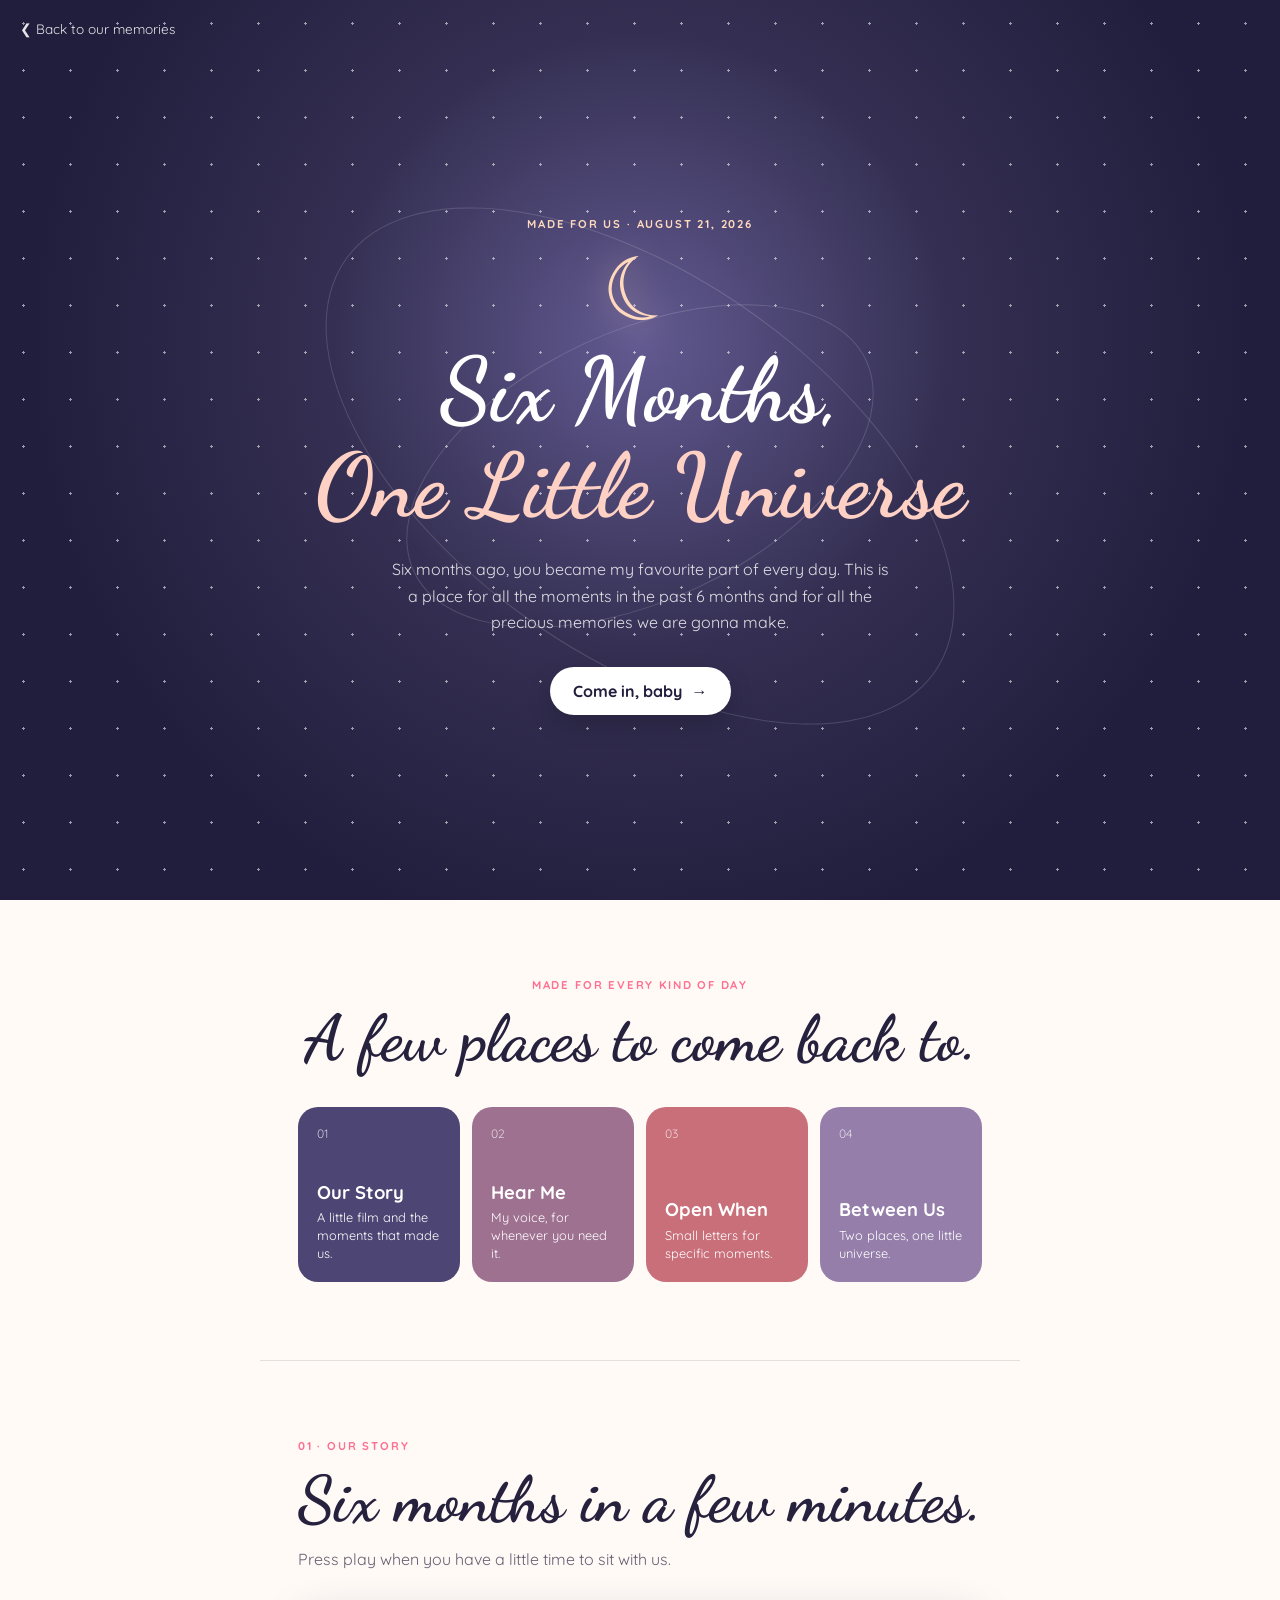
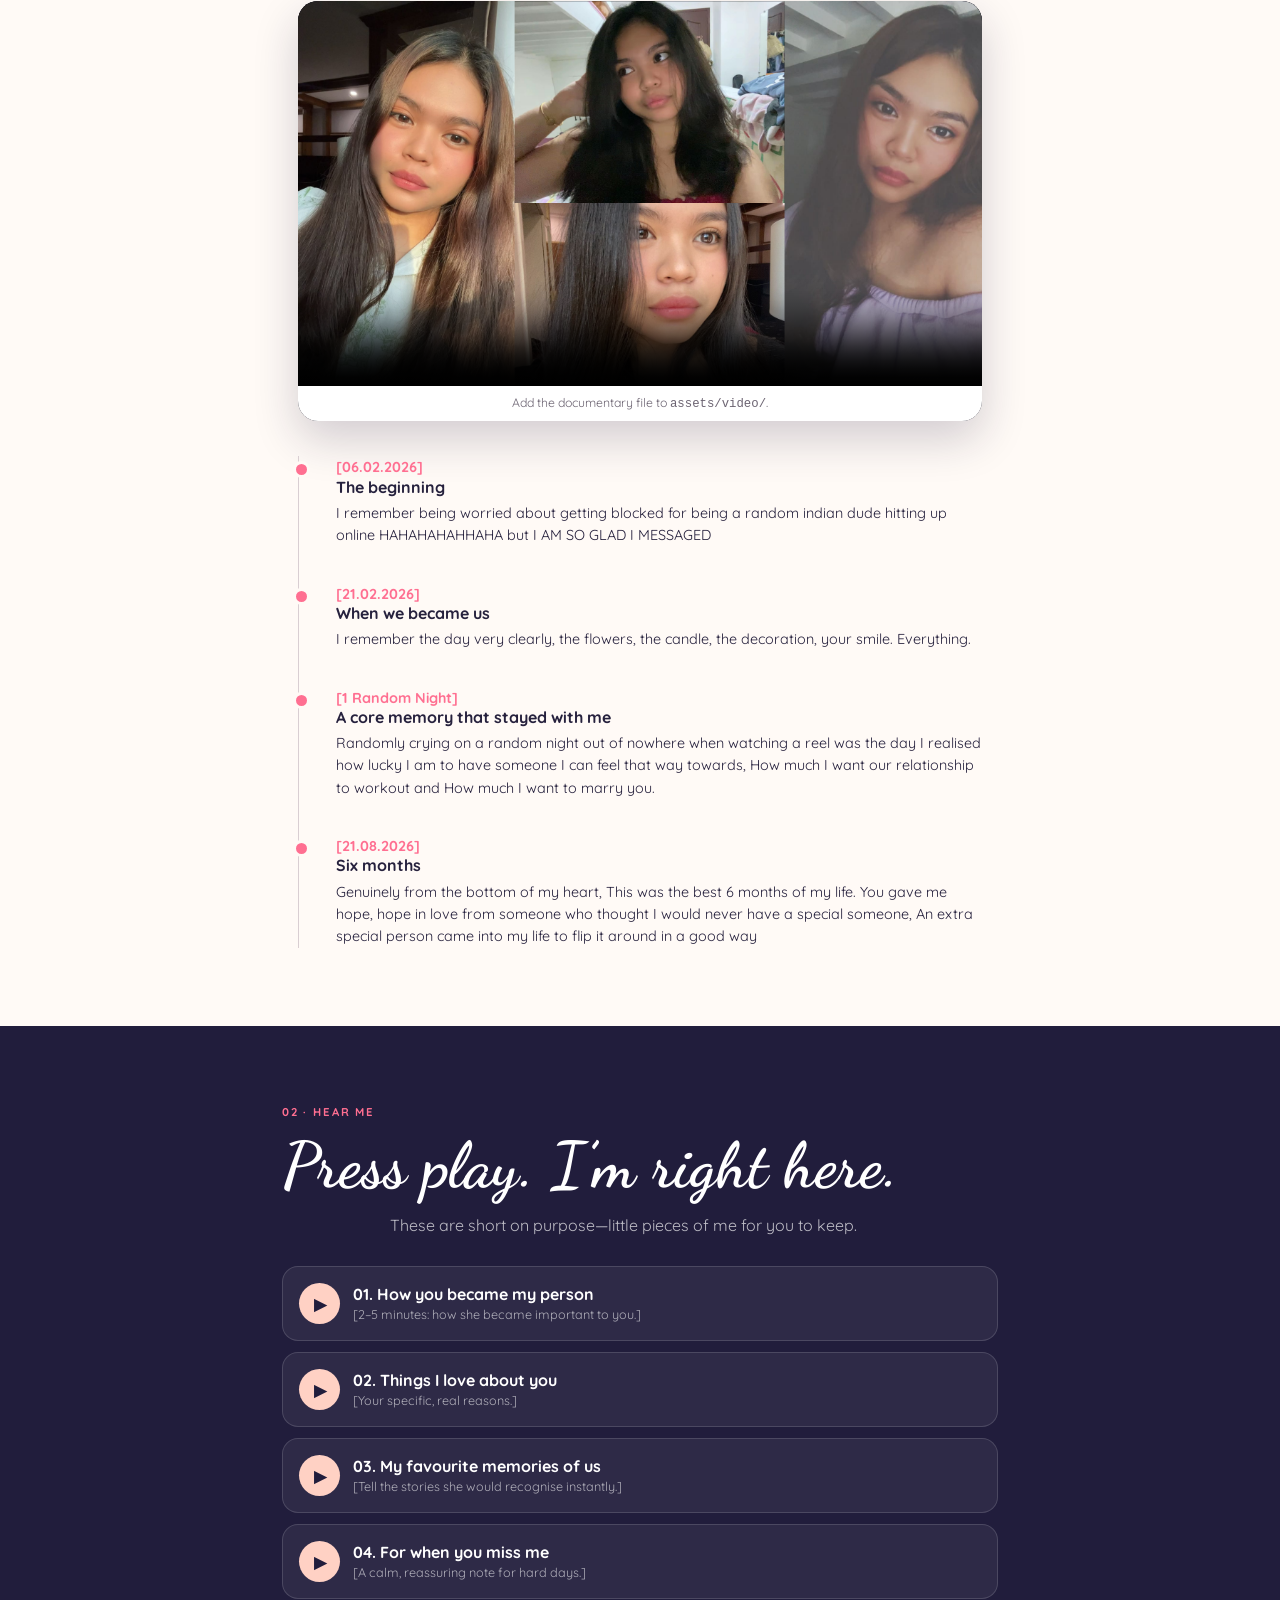
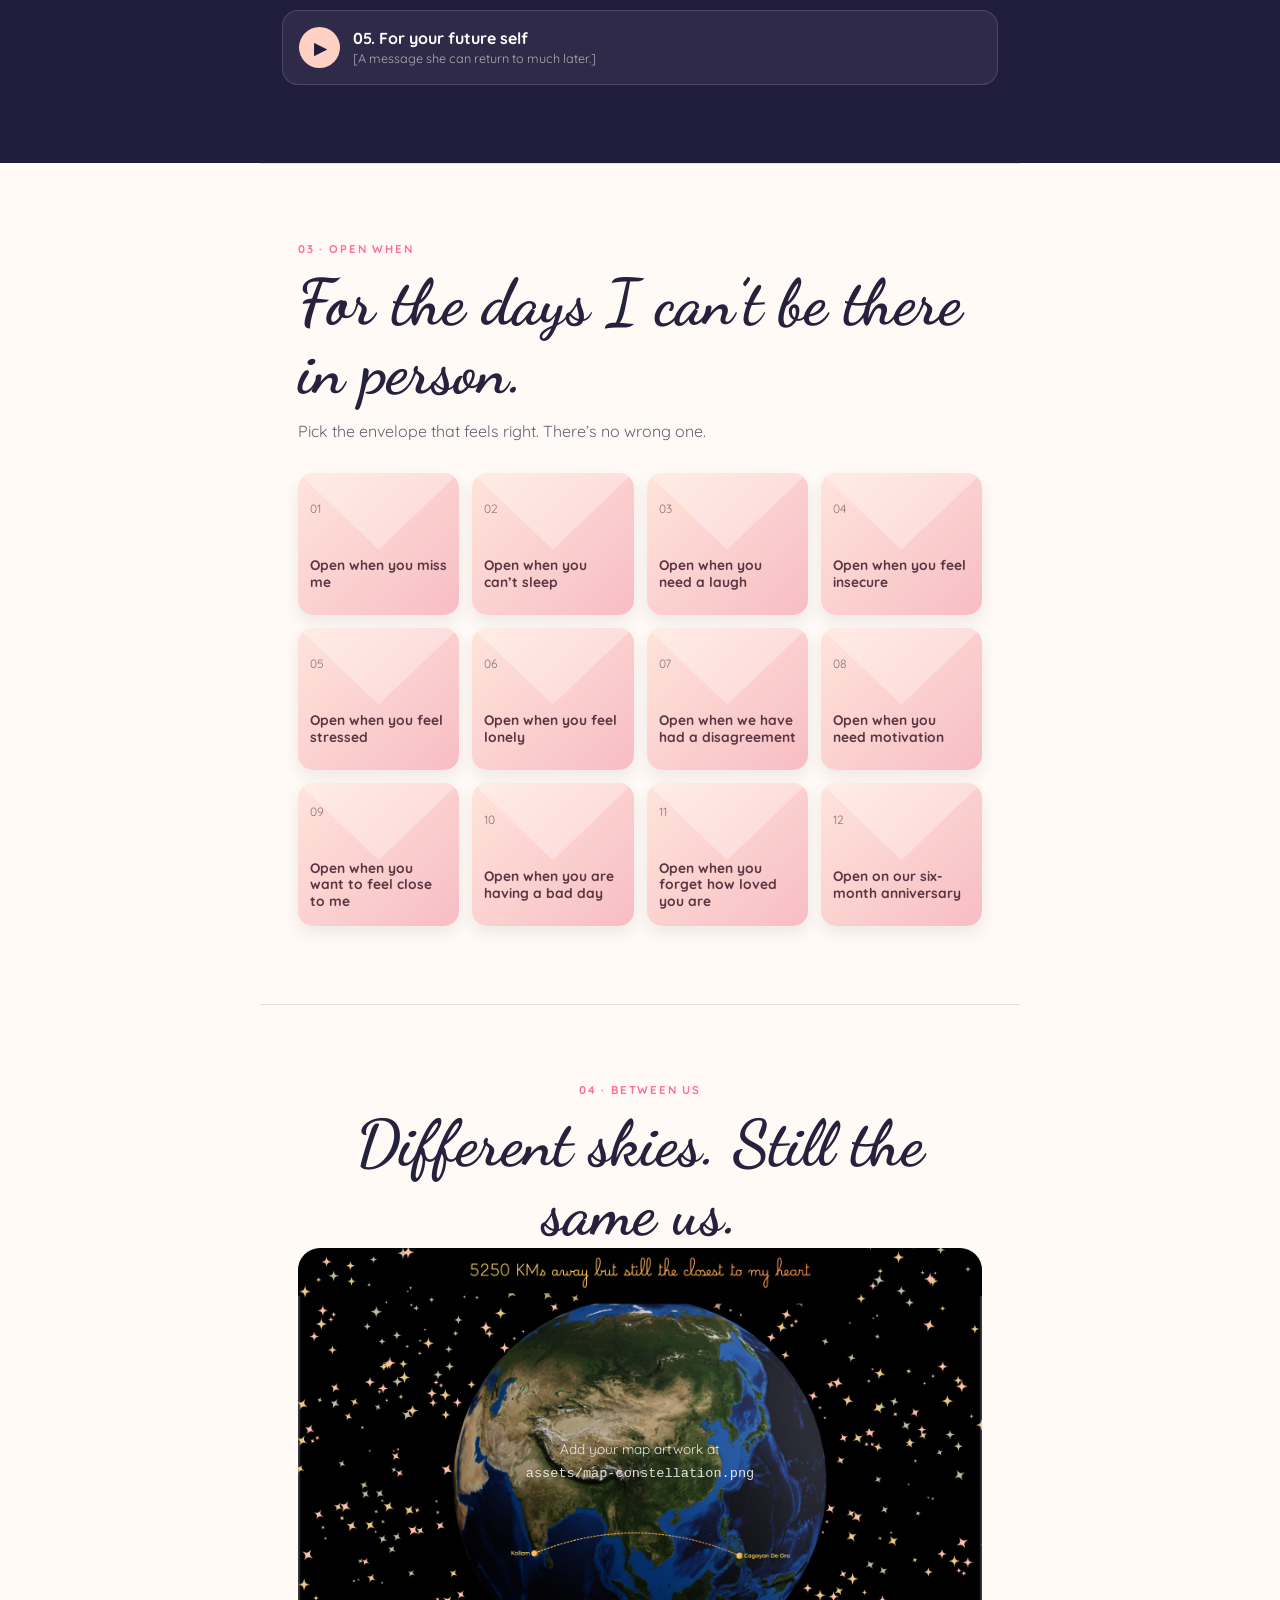
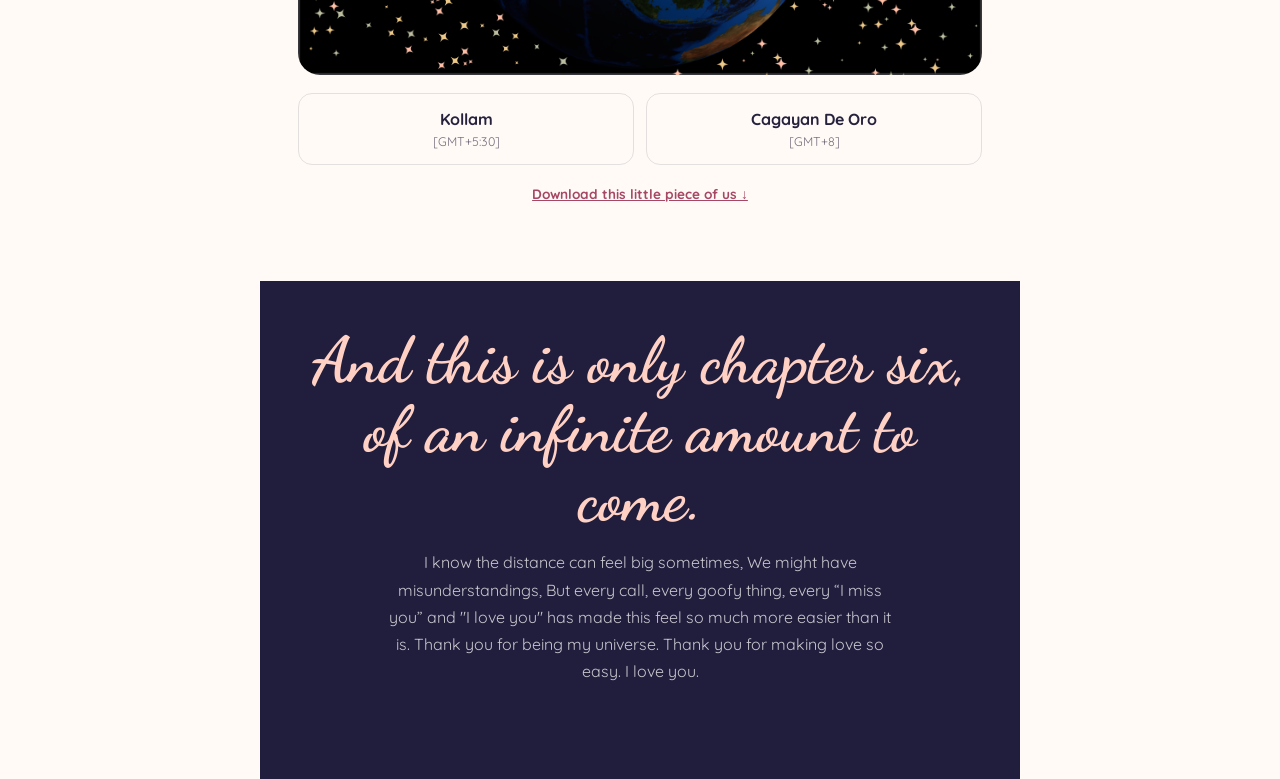
==== sixmonths2026/index.html @ 2460c41b "6th" ====
<!DOCTYPE html>
<html lang="en">
<head>
  <meta charset="UTF-8">
  <meta name="viewport" content="width=device-width, initial-scale=1.0, maximum-scale=1.0, user-scalable=no">
  <meta name="theme-color" content="#211d3c">
  <title>Six Months, One Little Universe</title>
  <link rel="preconnect" href="https://fonts.googleapis.com">
  <link rel="preconnect" href="https://fonts.gstatic.com" crossorigin>
  <link href="https://fonts.googleapis.com/css2?family=Dancing+Script:wght@600;700&family=Quicksand:wght@400;500;600;700&display=swap" rel="stylesheet">
  <link rel="stylesheet" href="sixmonths.css">
</head>
<body>
  <main class="site-shell">
    <a class="back-link" href="../hub.html">❮ Back to our memories</a>

    <section class="hero" id="home">
      <p class="eyebrow" id="anniversary-date"></p>
      <div class="orbit orbit-one"></div><div class="orbit orbit-two"></div>
      <p class="hero-moon" aria-hidden="true">☾</p>
      <h1>Six Months,<br><em>One Little Universe</em></h1>
      <p class="hero-copy" id="hero-copy"></p>
      <button class="primary-button" type="button" data-scroll-to="spaces">Come in, baby <span>→</span></button>
    </section>

    <section class="space-intro" id="spaces">
      <p class="eyebrow">Made for every kind of day</p>
      <h2>A few places to come back to.</h2>
      <div class="space-grid">
        <a class="space-card story-card" href="#our-story"><span>01</span><h3>Our Story</h3><p>A little film and the moments that made us.</p></a>
        <a class="space-card voice-card" href="#hear-me"><span>02</span><h3>Hear Me</h3><p>My voice, for whenever you need it.</p></a>
        <a class="space-card letters-card" href="#open-when"><span>03</span><h3>Open When</h3><p>Small letters for specific moments.</p></a>
        <a class="space-card map-card" href="#between-us"><span>04</span><h3>Between Us</h3><p>Two places, one little universe.</p></a>
      </div>
    </section>

    <section class="content-section" id="our-story">
      <p class="eyebrow">01 · Our story</p>
      <h2>Six months in a few minutes.</h2>
      <p class="section-copy">Press play when you have a little time to sit with us.</p>
      <div class="film-frame">
        <video id="documentary" controls playsinline poster="assets/video/six-months-poster.png">
          <source src="assets/video/six-months-two-time-zones.mp4" type="video/mp4">
          Your browser does not support video playback.
        </video>
        <p class="media-note">Add the documentary file to <code>assets/video/</code>.</p>
      </div>
      <div class="timeline" id="timeline" aria-label="Our relationship timeline"></div>
    </section>

    <section class="content-section night-section" id="hear-me">
      <p class="eyebrow">02 · Hear me</p>
      <h2>Press play. I’m right here.</h2>
      <p class="section-copy">These are short on purpose—little pieces of me for you to keep.</p>
      <div class="episodes" id="episodes"></div>
    </section>

    <section class="content-section" id="open-when">
      <p class="eyebrow">03 · Open when</p>
      <h2>For the days I can’t be there in person.</h2>
      <p class="section-copy">Pick the envelope that feels right. There’s no wrong one.</p>
      <div class="envelope-grid" id="envelopes"></div>
    </section>

    <section class="content-section map-section" id="between-us">
      <p class="eyebrow">04 · Between us</p>
      <h2>Different skies. Still the same us.</h2>
      <div class="map-art">
        <img id="map-image" src="assets/map-constellation.png" alt="A map and constellation artwork connecting two cities">
        <div class="map-placeholder" id="map-placeholder">Add your map artwork at<br><code>assets/map-constellation.png</code></div>
      </div>
      <div class="location-details" id="location-details"></div>
      <a class="download-link" id="map-download" href="assets/map-constellation.png" download>Download this little piece of us ↓</a>
    </section>

    <section class="final-note" id="final-note"></section>
  </main>

  <dialog class="letter-dialog" id="letter-dialog" aria-labelledby="letter-title">
    <button class="dialog-close" type="button" id="close-letter" aria-label="Close letter">×</button>
    <p class="eyebrow" id="letter-label"></p>
    <h2 id="letter-title"></h2>
    <div class="letter-body" id="letter-body"></div>
    <button class="voice-letter-button" id="letter-audio-button" type="button" hidden>Play my voice note ♫</button>
  </dialog>

  <script src="data.js"></script>
  <script src="sixmonths.js"></script>
</body>
</html>
---- sixmonths2026/sixmonths.css ----
:root { --ink:#26213d; --night:#211d3c; --lavender:#8376b6; --cream:#fffaf6; --pink:#ff6f91; --peach:#ffc5b8; --line:rgba(38,33,61,.12); }
* { box-sizing:border-box; }
html { scroll-behavior:smooth; }
body { margin:0; color:var(--ink); background:var(--cream); font-family:Quicksand, sans-serif; }
button, a { font:inherit; }
button { cursor:pointer; }
.site-shell { overflow:hidden; }
.back-link { position:absolute; top:20px; left:20px; z-index:4; color:#fff; font-size:.85rem; text-decoration:none; opacity:.88; }
.hero { min-height:100svh; position:relative; isolation:isolate; display:flex; flex-direction:column; justify-content:center; align-items:center; padding:92px 26px 60px; color:#fff; text-align:center; overflow:hidden; background:radial-gradient(circle at 50% 38%,#625a91 0,#353053 36%,#211d3c 72%); }
.hero::before { content:""; position:absolute; inset:0; z-index:-1; opacity:.55; background-image:radial-gradient(#fff 1px,transparent 1.4px); background-size:47px 47px; }
.hero-moon { margin:0 0 12px; color:#ffd9bd; font-size:5.5rem; line-height:1; transform:rotate(-18deg); text-shadow:0 0 35px rgba(255,217,189,.6); }
.orbit { position:absolute; border:1px solid rgba(255,255,255,.15); border-radius:50%; z-index:-1; }
.orbit-one { width:500px; height:270px; transform:rotate(-25deg); }.orbit-two { width:720px; height:380px; transform:rotate(35deg); }
.eyebrow { margin:0 0 12px; color:var(--pink); text-transform:uppercase; font-size:.71rem; font-weight:700; letter-spacing:.16em; }.hero .eyebrow { color:#ffd9bd; }
h1,h2,h3 { margin:0; line-height:1.08; } h1,h2 { font-family:"Dancing Script",cursive; } h1 { font-size:clamp(3.5rem,14vw,5.6rem); font-weight:700; } h1 em { color:#ffd1c4; font-style:normal; } h2 { font-size:clamp(2.8rem,10vw,4rem); } h3 { font-size:1.15rem; }
.hero-copy,.section-copy { max-width:500px; line-height:1.65; }.hero-copy { margin:20px auto 0; color:rgba(255,255,255,.84); }.section-copy { margin:12px 0 28px; color:#665f73; }
.primary-button { margin-top:32px; padding:14px 23px; border:0; border-radius:999px; color:var(--night); background:#fff; box-shadow:0 10px 25px rgba(0,0,0,.2); font-weight:700; }.primary-button span { margin-left:6px; }
.space-intro,.content-section,.final-note { width:min(100%,760px); margin:auto; padding:78px 22px; }.space-intro { text-align:center; }.space-intro h2 { margin-bottom:34px; }.space-grid { display:grid; grid-template-columns:repeat(2,1fr); gap:12px; text-align:left; }.space-card { min-height:175px; padding:19px; border-radius:20px; color:#fff; text-decoration:none; display:flex; flex-direction:column; transition:transform .2s ease; }.space-card:active { transform:scale(.98); }.space-card span { opacity:.7; font-size:.76rem; }.space-card h3 { margin-top:auto; }.space-card p { margin:7px 0 0; font-size:.8rem; line-height:1.4; }.story-card{background:#4d4674}.voice-card{background:#9e7190}.letters-card{background:#c96f7a}.map-card{background:#957eaa}
.content-section { border-top:1px solid var(--line); }.night-section { width:100%; max-width:none; color:#fff; background:var(--night); }.night-section > * { width:min(100%,716px); margin-left:auto; margin-right:auto; }.night-section .section-copy { color:rgba(255,255,255,.7); }.film-frame { overflow:hidden; background:#12101e; border-radius:20px; box-shadow:0 18px 45px rgba(31,25,58,.2); }.film-frame video { display:block; width:100%; max-height:62vh; background:#12101e; }.media-note { margin:0; padding:10px 14px; background:#fff; color:#6c6472; font-size:.77rem; text-align:center; }.media-note code,.map-placeholder code { font-family:monospace; }
.timeline { position:relative; margin-top:35px; padding-left:21px; border-left:1px solid #d9ced2; }.timeline-item { position:relative; padding:0 0 30px 16px; }.timeline-item::before { content:""; position:absolute; left:-27px; top:5px; width:11px; height:11px; border:3px solid var(--cream); border-radius:50%; background:var(--pink); }.timeline-item:last-child { padding-bottom:0; }.timeline-date { margin:0 0 4px; color:var(--pink); font-size:.78rem; font-weight:700; }.timeline-item h3 { font-size:1rem; }.timeline-item p { margin:6px 0 0; line-height:1.55; font-size:.9rem; }
.episodes { display:grid; gap:11px; }.episode { padding:16px; border:1px solid rgba(255,255,255,.14); border-radius:16px; background:rgba(255,255,255,.06); }.episode-header { display:flex; gap:13px; align-items:center; }.episode-play { flex:0 0 41px; width:41px; height:41px; border:0; border-radius:50%; color:var(--night); background:#ffd1c4; font-weight:700; }.episode h3 { font-size:1rem; }.episode p { margin:3px 0 0; color:rgba(255,255,255,.62); font-size:.79rem; }.episode audio { width:100%; height:30px; margin-top:10px; }
.envelope-grid { display:grid; grid-template-columns:repeat(2,1fr); gap:13px; }.envelope { min-height:142px; padding:17px 12px; position:relative; overflow:hidden; border:0; border-radius:15px; color:#5a3643; background:linear-gradient(135deg,#ffe4da,#f7bdc4); text-align:left; box-shadow:0 7px 15px rgba(82,45,61,.09); }.envelope::before { content:""; position:absolute; inset:0; clip-path:polygon(0 0,50% 54%,100% 0); background:rgba(255,255,255,.3); }.envelope > * { position:relative; }.envelope .number { font-size:.75rem; opacity:.65; }.envelope h3 { margin-top:40px; font-size:.92rem; line-height:1.2; }
.map-section { text-align:center; }.map-art { position:relative; min-height:260px; display:grid; place-items:center; overflow:hidden; border-radius:22px; background:radial-gradient(circle,#4c4774,#211d3c); }.map-art img { display:block; width:100%; min-height:260px; object-fit:cover; }.map-placeholder { position:absolute; color:rgba(255,255,255,.85); line-height:1.7; font-size:.85rem; }.map-art img:not([src]) + .map-placeholder { display:block; }.location-details { display:grid; grid-template-columns:1fr 1fr; gap:12px; margin:18px 0; }.location-card { padding:15px; border:1px solid var(--line); border-radius:14px; }.location-card strong,.location-card span { display:block; }.location-card span { margin-top:5px; color:#776f7f; font-size:.78rem; }.download-link { color:#a64865; font-size:.85rem; font-weight:700; }
.final-note { padding-top:45px; padding-bottom:95px; color:#fff; text-align:center; background:var(--night); }.final-note h2 { color:#ffd1c4; }.final-note p { max-width:510px; margin:16px auto 0; color:rgba(255,255,255,.75); line-height:1.7; }
.letter-dialog { width:min(91vw,570px); max-height:84svh; padding:38px 24px 26px; border:0; border-radius:24px; color:var(--ink); background:#fffdf9; box-shadow:0 22px 70px rgba(24,18,41,.45); }.letter-dialog::backdrop { background:rgba(20,16,38,.72); backdrop-filter:blur(4px); }.dialog-close { position:absolute; top:12px; right:15px; width:33px; height:33px; border:0; border-radius:50%; color:#fff; background:var(--night); font-size:1.3rem; }.letter-body { white-space:pre-line; line-height:1.75; font-size:.94rem; }.voice-letter-button { margin-top:22px; padding:11px 15px; border:0; border-radius:99px; color:#fff; background:var(--pink); font-weight:700; }
@media (min-width:620px) { .space-grid,.envelope-grid { grid-template-columns:repeat(4,1fr); }.envelope h3 { font-size:.86rem; }.content-section,.space-intro,.final-note { padding-left:38px; padding-right:38px; } }
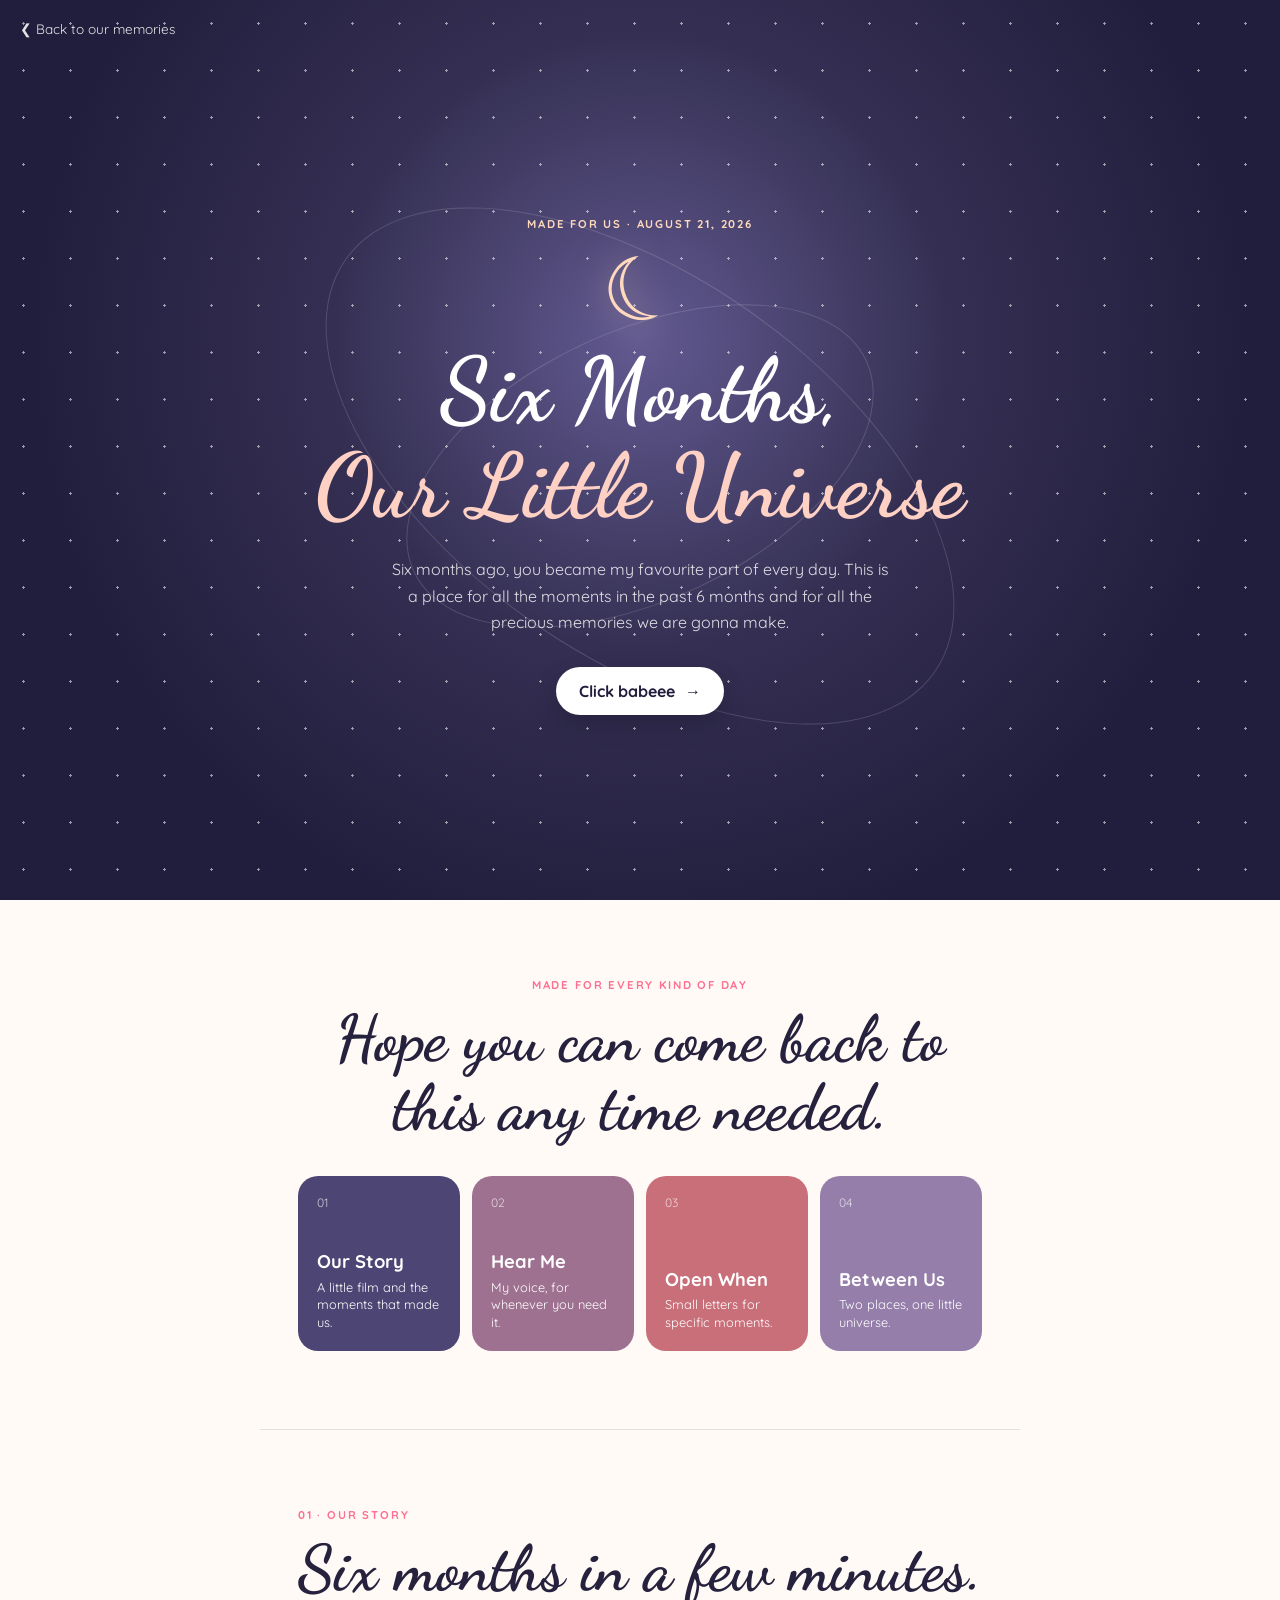
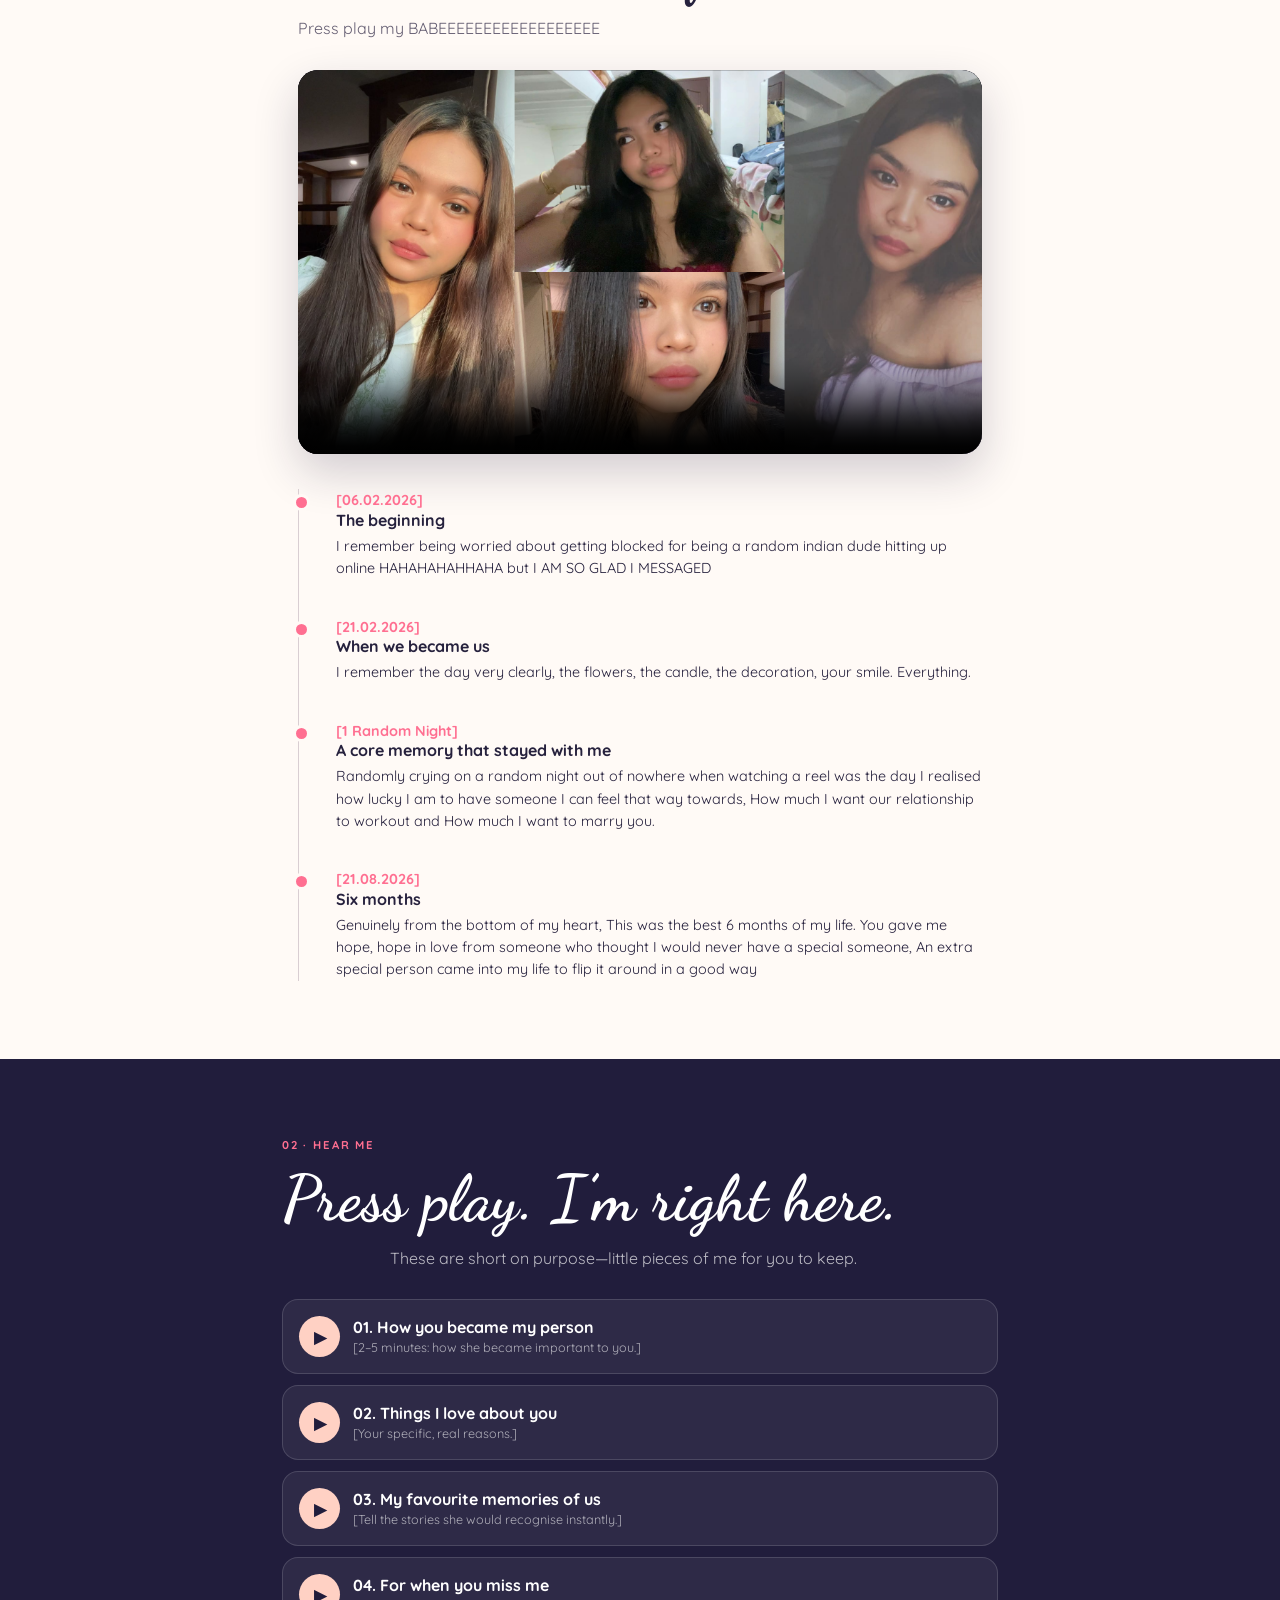
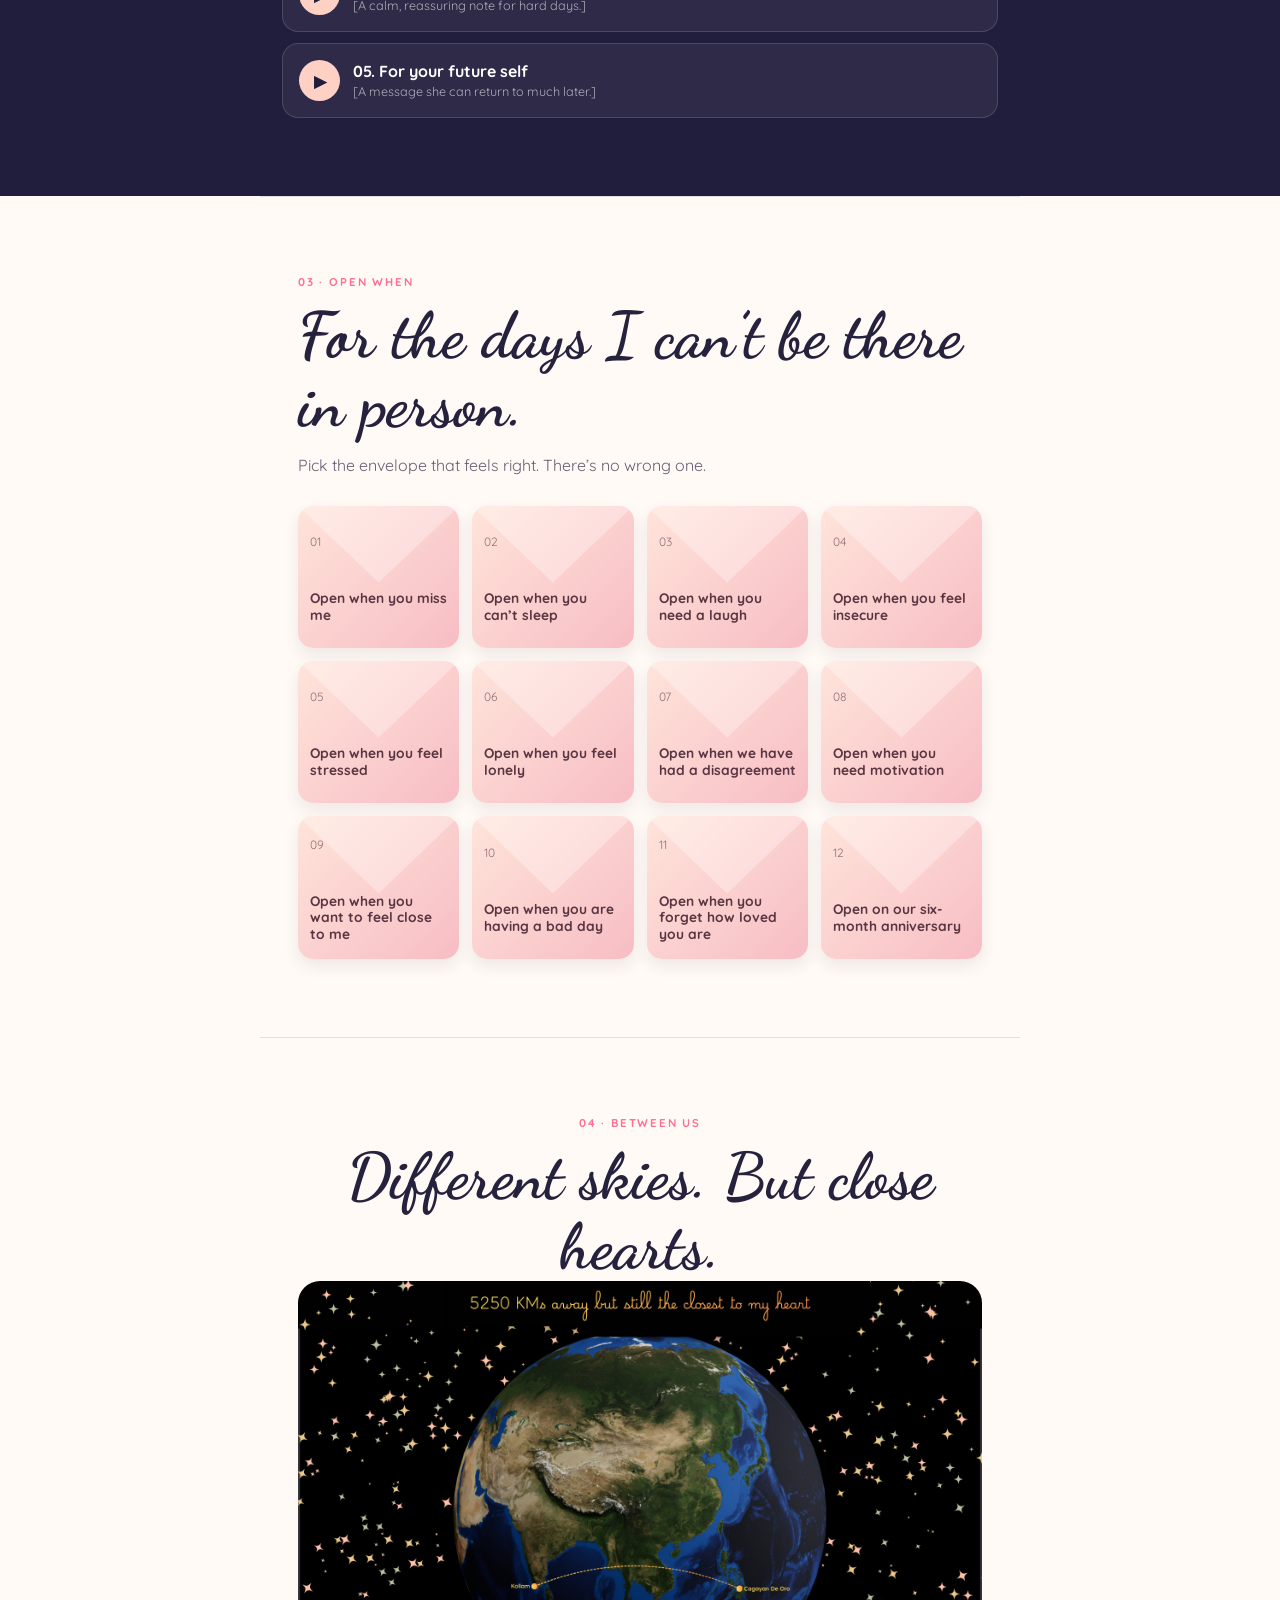
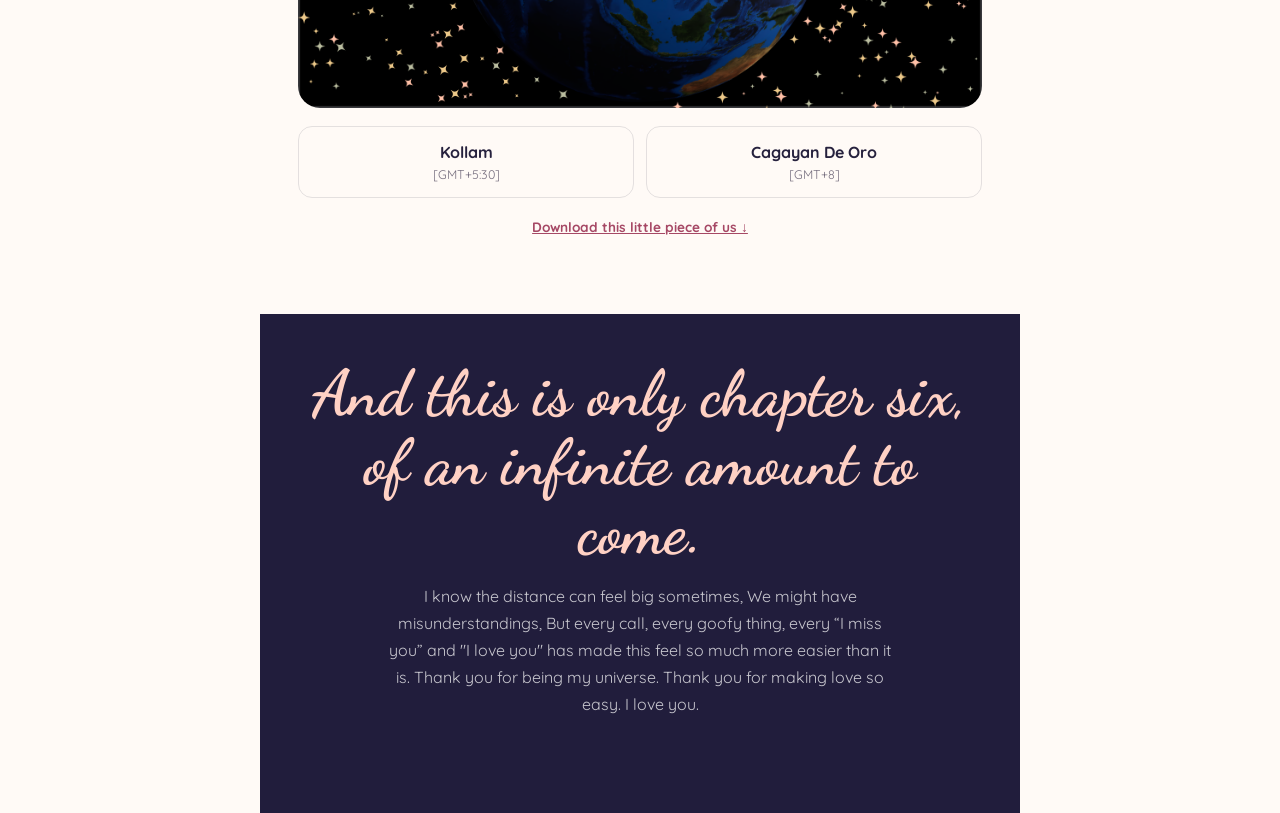
==== commit f82948d5: "Update index.html" ====
--- a/sixmonths2026/index.html
+++ b/sixmonths2026/index.html
@@ -4,7 +4,7 @@
   <meta charset="UTF-8">
   <meta name="viewport" content="width=device-width, initial-scale=1.0, maximum-scale=1.0, user-scalable=no">
   <meta name="theme-color" content="#211d3c">
-  <title>Six Months, One Little Universe</title>
+  <title>Six Months, Our Little Universe</title>
   <link rel="preconnect" href="https://fonts.googleapis.com">
   <link rel="preconnect" href="https://fonts.gstatic.com" crossorigin>
   <link href="https://fonts.googleapis.com/css2?family=Dancing+Script:wght@600;700&family=Quicksand:wght@400;500;600;700&display=swap" rel="stylesheet">
@@ -18,14 +18,14 @@
       <p class="eyebrow" id="anniversary-date"></p>
       <div class="orbit orbit-one"></div><div class="orbit orbit-two"></div>
       <p class="hero-moon" aria-hidden="true">☾</p>
-      <h1>Six Months,<br><em>One Little Universe</em></h1>
+      <h1>Six Months,<br><em>Our Little Universe</em></h1>
       <p class="hero-copy" id="hero-copy"></p>
-      <button class="primary-button" type="button" data-scroll-to="spaces">Come in, baby <span>→</span></button>
+      <button class="primary-button" type="button" data-scroll-to="spaces"> Click babeee <span>→</span></button>
     </section>
 
     <section class="space-intro" id="spaces">
       <p class="eyebrow">Made for every kind of day</p>
-      <h2>A few places to come back to.</h2>
+      <h2>Hope you can come back to this any time needed.</h2>
       <div class="space-grid">
         <a class="space-card story-card" href="#our-story"><span>01</span><h3>Our Story</h3><p>A little film and the moments that made us.</p></a>
         <a class="space-card voice-card" href="#hear-me"><span>02</span><h3>Hear Me</h3><p>My voice, for whenever you need it.</p></a>
@@ -37,13 +37,12 @@
     <section class="content-section" id="our-story">
       <p class="eyebrow">01 · Our story</p>
       <h2>Six months in a few minutes.</h2>
-      <p class="section-copy">Press play when you have a little time to sit with us.</p>
+      <p class="section-copy">Press play my BABEEEEEEEEEEEEEEEEEE</p>
       <div class="film-frame">
         <video id="documentary" controls playsinline poster="assets/video/six-months-poster.png">
           <source src="assets/video/six-months-two-time-zones.mp4" type="video/mp4">
           Your browser does not support video playback.
         </video>
-        <p class="media-note">Add the documentary file to <code>assets/video/</code>.</p>
       </div>
       <div class="timeline" id="timeline" aria-label="Our relationship timeline"></div>
     </section>
@@ -64,10 +63,9 @@
 
     <section class="content-section map-section" id="between-us">
       <p class="eyebrow">04 · Between us</p>
-      <h2>Different skies. Still the same us.</h2>
+      <h2>Different skies. But close hearts.</h2>
       <div class="map-art">
         <img id="map-image" src="assets/map-constellation.png" alt="A map and constellation artwork connecting two cities">
-        <div class="map-placeholder" id="map-placeholder">Add your map artwork at<br><code>assets/map-constellation.png</code></div>
       </div>
       <div class="location-details" id="location-details"></div>
       <a class="download-link" id="map-download" href="assets/map-constellation.png" download>Download this little piece of us ↓</a>
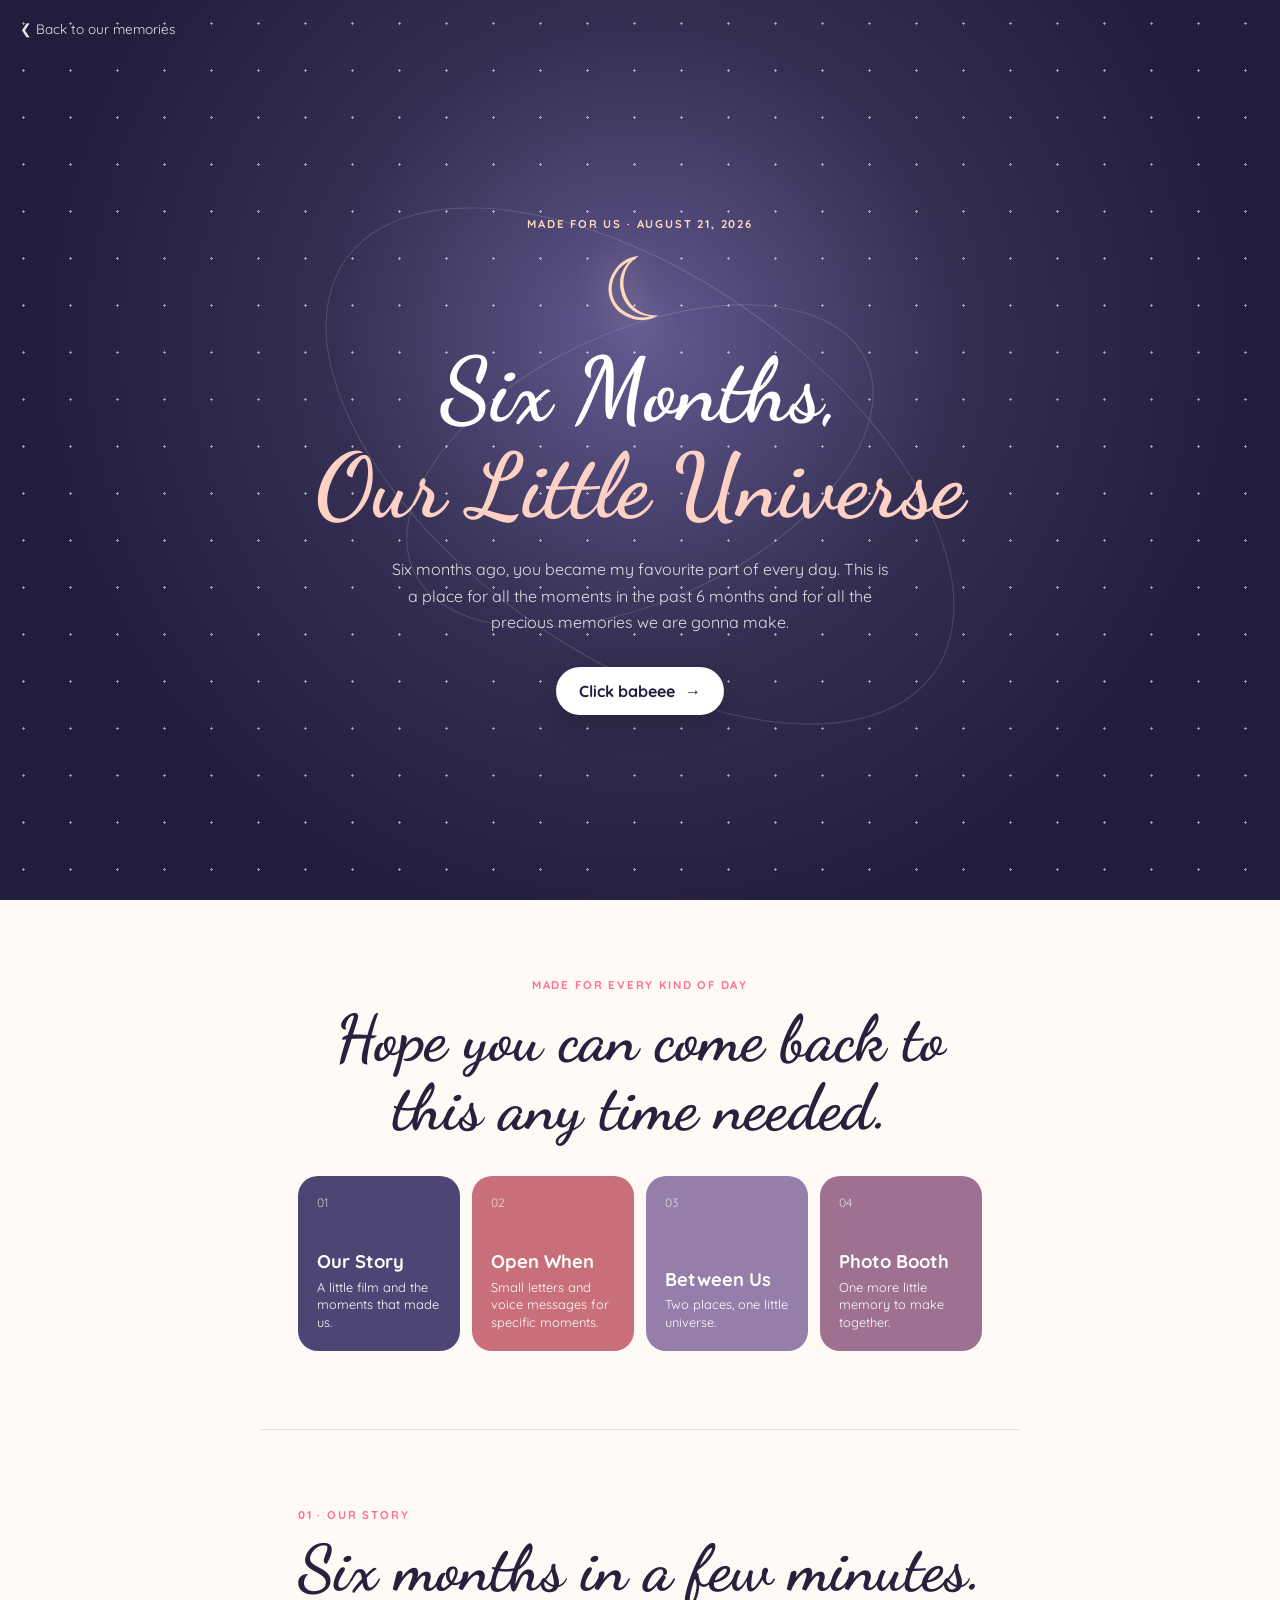
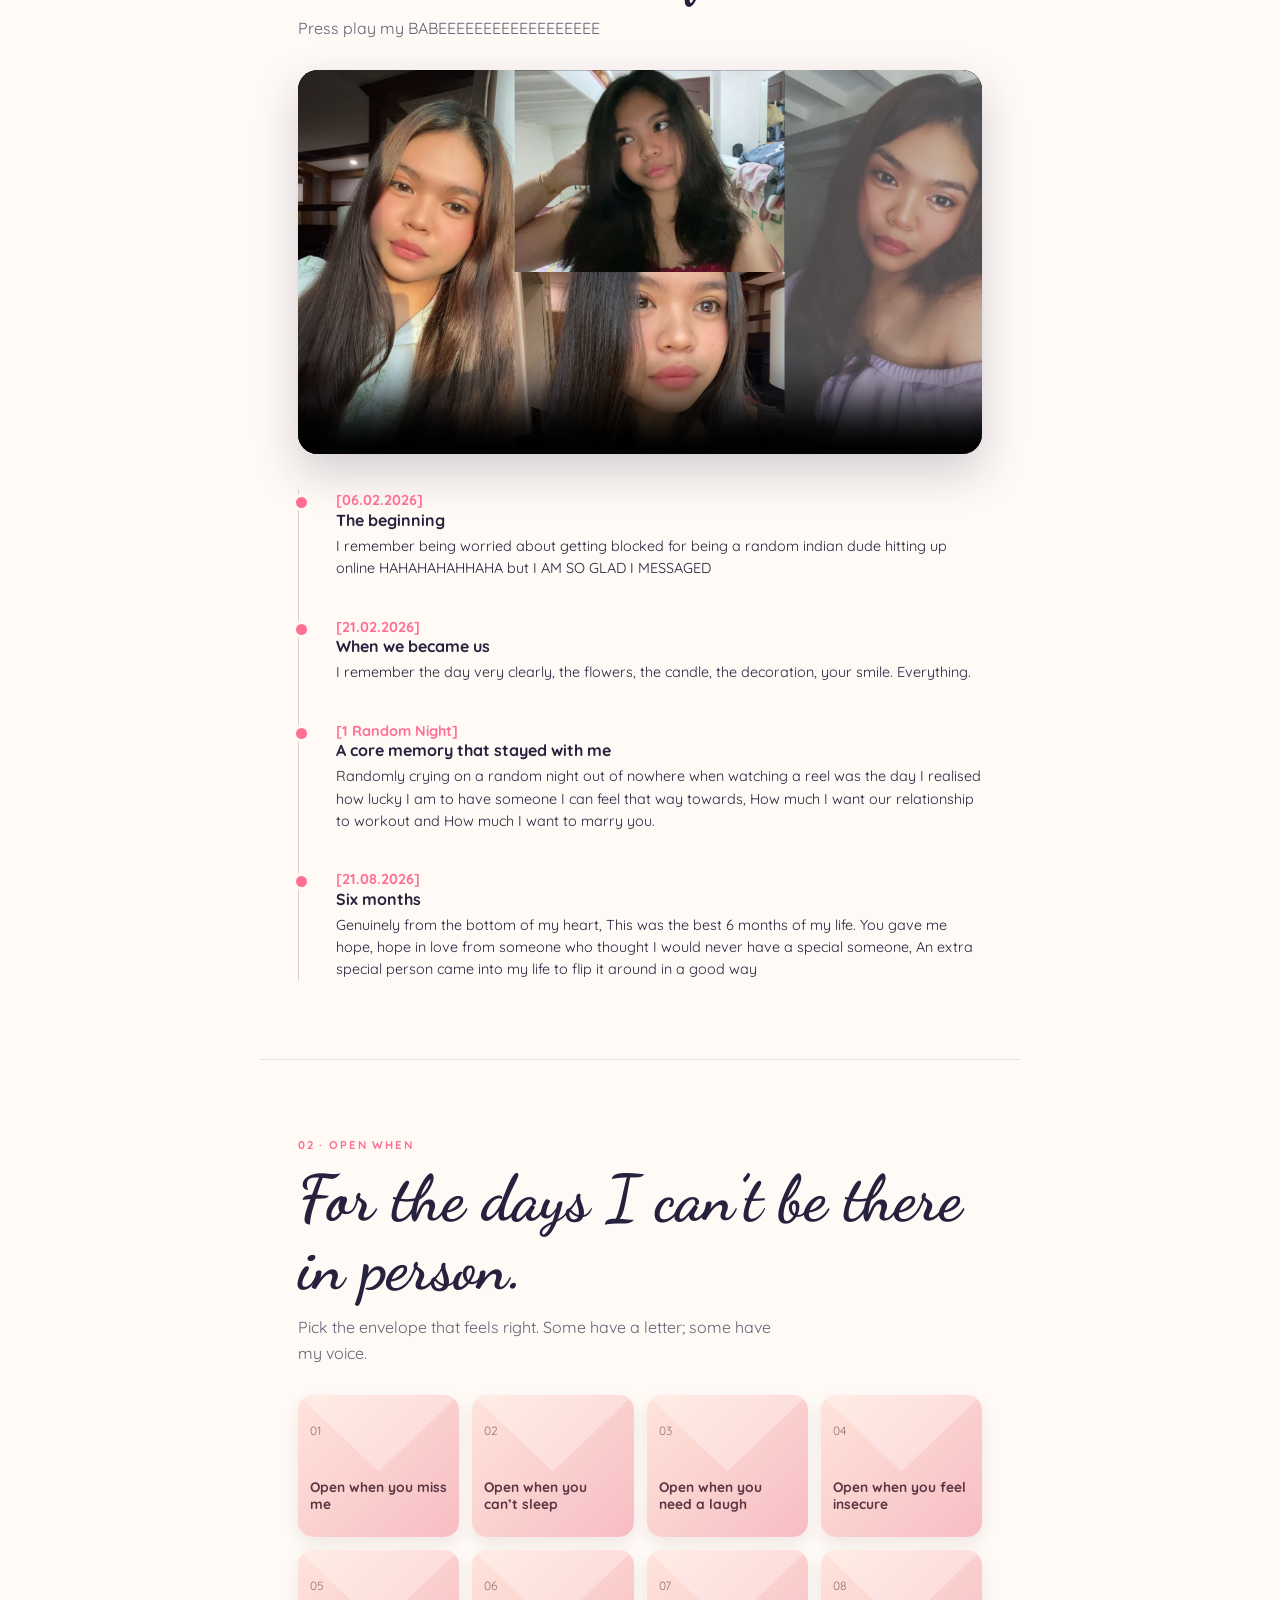
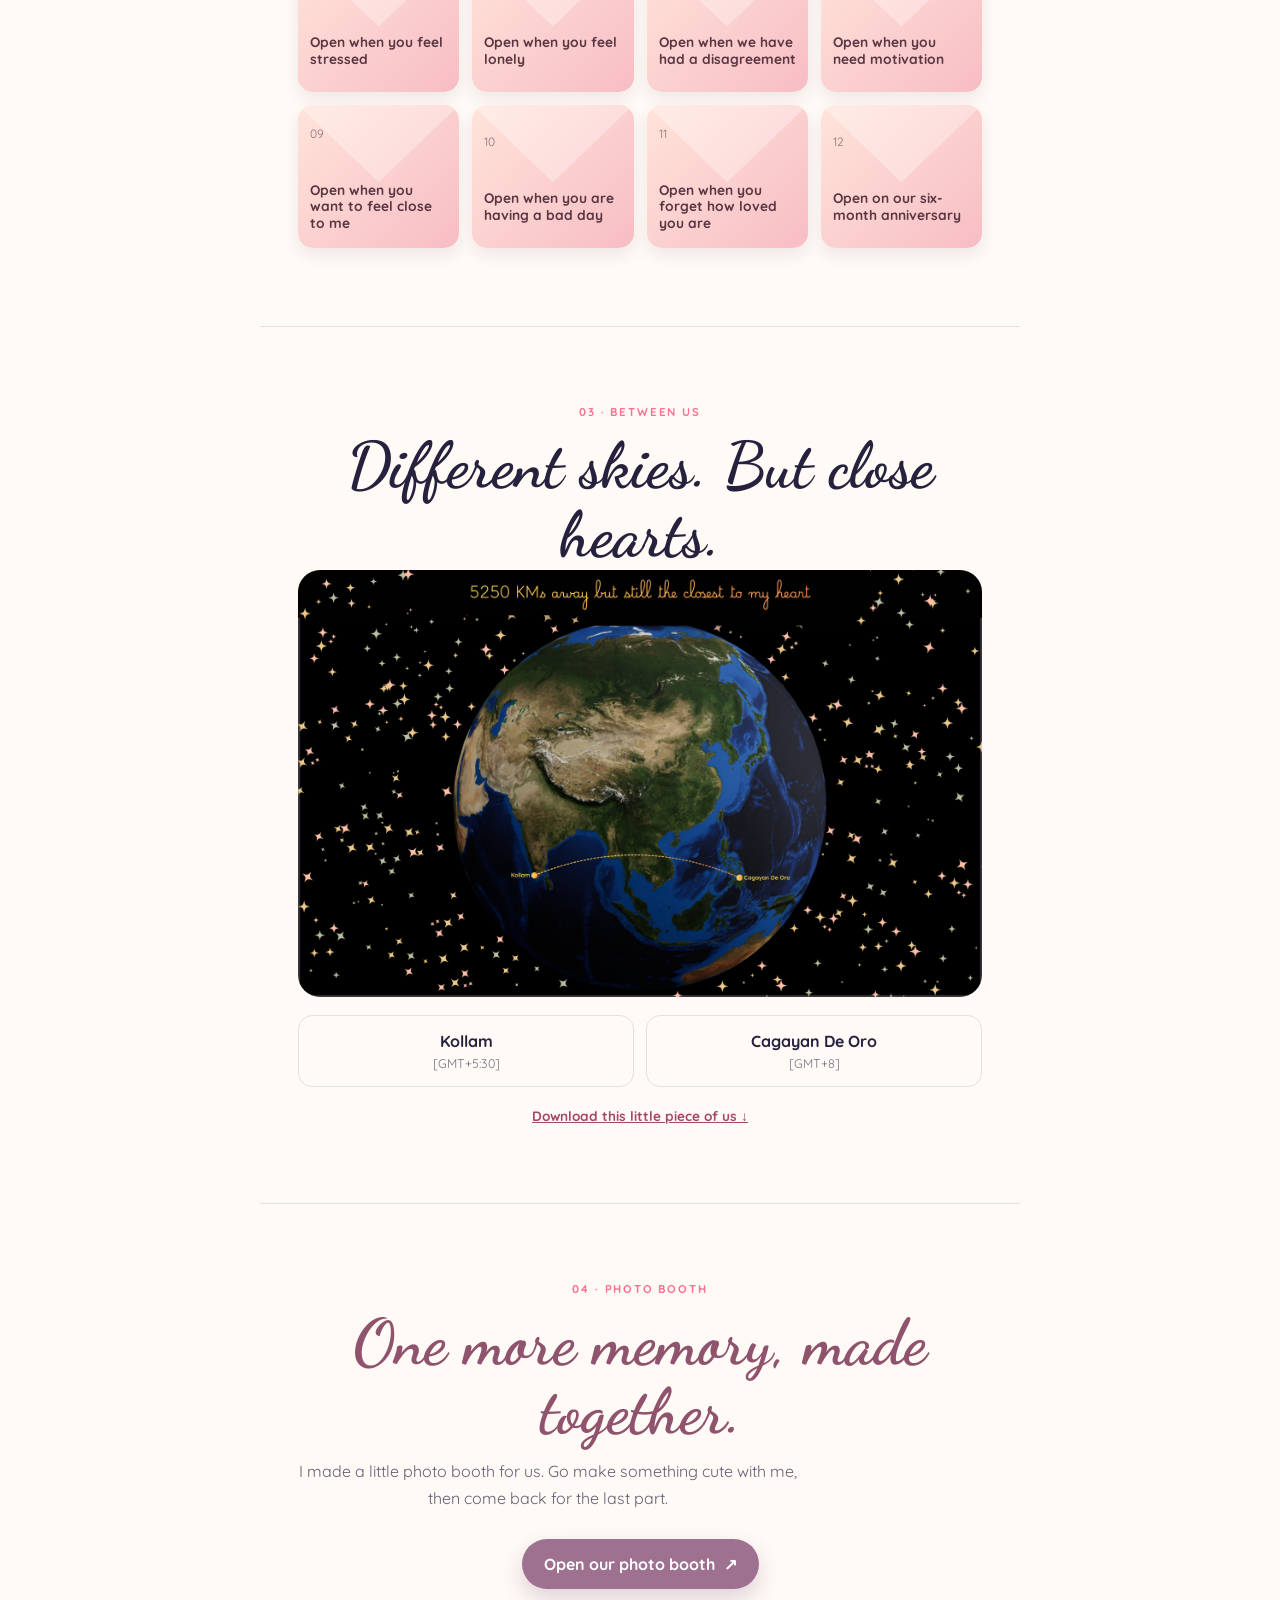
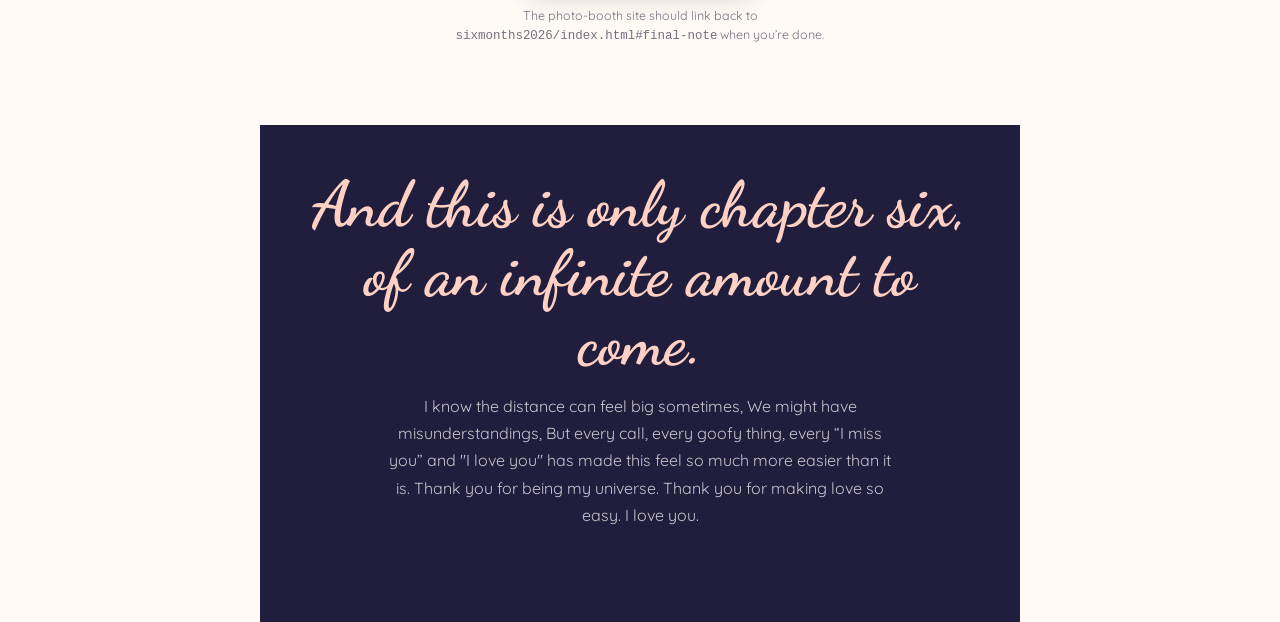
==== commit 5f7bbf57: "Changing sec2" ====
--- a/sixmonths2026/index.html
+++ b/sixmonths2026/index.html
@@ -28,9 +28,9 @@
       <h2>Hope you can come back to this any time needed.</h2>
       <div class="space-grid">
         <a class="space-card story-card" href="#our-story"><span>01</span><h3>Our Story</h3><p>A little film and the moments that made us.</p></a>
-        <a class="space-card voice-card" href="#hear-me"><span>02</span><h3>Hear Me</h3><p>My voice, for whenever you need it.</p></a>
-        <a class="space-card letters-card" href="#open-when"><span>03</span><h3>Open When</h3><p>Small letters for specific moments.</p></a>
-        <a class="space-card map-card" href="#between-us"><span>04</span><h3>Between Us</h3><p>Two places, one little universe.</p></a>
+        <a class="space-card letters-card" href="#open-when"><span>02</span><h3>Open When</h3><p>Small letters and voice messages for specific moments.</p></a>
+        <a class="space-card map-card" href="#between-us"><span>03</span><h3>Between Us</h3><p>Two places, one little universe.</p></a>
+        <a class="space-card photobooth-card" href="#photo-booth"><span>04</span><h3>Photo Booth</h3><p>One more little memory to make together.</p></a>
       </div>
     </section>
 
@@ -47,28 +47,29 @@
       <div class="timeline" id="timeline" aria-label="Our relationship timeline"></div>
     </section>
 
-    <section class="content-section night-section" id="hear-me">
-      <p class="eyebrow">02 · Hear me</p>
-      <h2>Press play. I’m right here.</h2>
-      <p class="section-copy">These are short on purpose—little pieces of me for you to keep.</p>
-      <div class="episodes" id="episodes"></div>
-    </section>
-
     <section class="content-section" id="open-when">
-      <p class="eyebrow">03 · Open when</p>
+      <p class="eyebrow">02 · Open when</p>
       <h2>For the days I can’t be there in person.</h2>
-      <p class="section-copy">Pick the envelope that feels right. There’s no wrong one.</p>
+      <p class="section-copy">Pick the envelope that feels right. Some have a letter; some have my voice.</p>
       <div class="envelope-grid" id="envelopes"></div>
     </section>
 
     <section class="content-section map-section" id="between-us">
-      <p class="eyebrow">04 · Between us</p>
+      <p class="eyebrow">03 · Between us</p>
       <h2>Different skies. But close hearts.</h2>
       <div class="map-art">
         <img id="map-image" src="assets/map-constellation.png" alt="A map and constellation artwork connecting two cities">
       </div>
       <div class="location-details" id="location-details"></div>
       <a class="download-link" id="map-download" href="assets/map-constellation.png" download>Download this little piece of us ↓</a>
+    </section>
+
+    <section class="content-section photo-booth-section" id="photo-booth">
+      <p class="eyebrow">04 · Photo booth</p>
+      <h2>One more memory, made together.</h2>
+      <p class="section-copy">I made a little photo booth for us. Go make something cute with me, then come back for the last part.</p>
+      <a class="photo-booth-button" id="photo-booth-link" href="#">Open our photo booth <span>↗</span></a>
+      <p class="return-note">The photo-booth site should link back to <code>sixmonths2026/index.html#final-note</code> when you’re done.</p>
     </section>
 
     <section class="final-note" id="final-note"></section>
--- a/sixmonths2026/sixmonths.css
+++ b/sixmonths2026/sixmonths.css
@@ -15,12 +15,12 @@
 h1,h2,h3 { margin:0; line-height:1.08; } h1,h2 { font-family:"Dancing Script",cursive; } h1 { font-size:clamp(3.5rem,14vw,5.6rem); font-weight:700; } h1 em { color:#ffd1c4; font-style:normal; } h2 { font-size:clamp(2.8rem,10vw,4rem); } h3 { font-size:1.15rem; }
 .hero-copy,.section-copy { max-width:500px; line-height:1.65; }.hero-copy { margin:20px auto 0; color:rgba(255,255,255,.84); }.section-copy { margin:12px 0 28px; color:#665f73; }
 .primary-button { margin-top:32px; padding:14px 23px; border:0; border-radius:999px; color:var(--night); background:#fff; box-shadow:0 10px 25px rgba(0,0,0,.2); font-weight:700; }.primary-button span { margin-left:6px; }
-.space-intro,.content-section,.final-note { width:min(100%,760px); margin:auto; padding:78px 22px; }.space-intro { text-align:center; }.space-intro h2 { margin-bottom:34px; }.space-grid { display:grid; grid-template-columns:repeat(2,1fr); gap:12px; text-align:left; }.space-card { min-height:175px; padding:19px; border-radius:20px; color:#fff; text-decoration:none; display:flex; flex-direction:column; transition:transform .2s ease; }.space-card:active { transform:scale(.98); }.space-card span { opacity:.7; font-size:.76rem; }.space-card h3 { margin-top:auto; }.space-card p { margin:7px 0 0; font-size:.8rem; line-height:1.4; }.story-card{background:#4d4674}.voice-card{background:#9e7190}.letters-card{background:#c96f7a}.map-card{background:#957eaa}
+.space-intro,.content-section,.final-note { width:min(100%,760px); margin:auto; padding:78px 22px; }.space-intro { text-align:center; }.space-intro h2 { margin-bottom:34px; }.space-grid { display:grid; grid-template-columns:repeat(2,1fr); gap:12px; text-align:left; }.space-card { min-height:175px; padding:19px; border-radius:20px; color:#fff; text-decoration:none; display:flex; flex-direction:column; transition:transform .2s ease; }.space-card:active { transform:scale(.98); }.space-card span { opacity:.7; font-size:.76rem; }.space-card h3 { margin-top:auto; }.space-card p { margin:7px 0 0; font-size:.8rem; line-height:1.4; }.story-card{background:#4d4674}.letters-card{background:#c96f7a}.map-card{background:#957eaa}.photobooth-card{background:#9e7190}
 .content-section { border-top:1px solid var(--line); }.night-section { width:100%; max-width:none; color:#fff; background:var(--night); }.night-section > * { width:min(100%,716px); margin-left:auto; margin-right:auto; }.night-section .section-copy { color:rgba(255,255,255,.7); }.film-frame { overflow:hidden; background:#12101e; border-radius:20px; box-shadow:0 18px 45px rgba(31,25,58,.2); }.film-frame video { display:block; width:100%; max-height:62vh; background:#12101e; }.media-note { margin:0; padding:10px 14px; background:#fff; color:#6c6472; font-size:.77rem; text-align:center; }.media-note code,.map-placeholder code { font-family:monospace; }
 .timeline { position:relative; margin-top:35px; padding-left:21px; border-left:1px solid #d9ced2; }.timeline-item { position:relative; padding:0 0 30px 16px; }.timeline-item::before { content:""; position:absolute; left:-27px; top:5px; width:11px; height:11px; border:3px solid var(--cream); border-radius:50%; background:var(--pink); }.timeline-item:last-child { padding-bottom:0; }.timeline-date { margin:0 0 4px; color:var(--pink); font-size:.78rem; font-weight:700; }.timeline-item h3 { font-size:1rem; }.timeline-item p { margin:6px 0 0; line-height:1.55; font-size:.9rem; }
-.episodes { display:grid; gap:11px; }.episode { padding:16px; border:1px solid rgba(255,255,255,.14); border-radius:16px; background:rgba(255,255,255,.06); }.episode-header { display:flex; gap:13px; align-items:center; }.episode-play { flex:0 0 41px; width:41px; height:41px; border:0; border-radius:50%; color:var(--night); background:#ffd1c4; font-weight:700; }.episode h3 { font-size:1rem; }.episode p { margin:3px 0 0; color:rgba(255,255,255,.62); font-size:.79rem; }.episode audio { width:100%; height:30px; margin-top:10px; }
 .envelope-grid { display:grid; grid-template-columns:repeat(2,1fr); gap:13px; }.envelope { min-height:142px; padding:17px 12px; position:relative; overflow:hidden; border:0; border-radius:15px; color:#5a3643; background:linear-gradient(135deg,#ffe4da,#f7bdc4); text-align:left; box-shadow:0 7px 15px rgba(82,45,61,.09); }.envelope::before { content:""; position:absolute; inset:0; clip-path:polygon(0 0,50% 54%,100% 0); background:rgba(255,255,255,.3); }.envelope > * { position:relative; }.envelope .number { font-size:.75rem; opacity:.65; }.envelope h3 { margin-top:40px; font-size:.92rem; line-height:1.2; }
 .map-section { text-align:center; }.map-art { position:relative; min-height:260px; display:grid; place-items:center; overflow:hidden; border-radius:22px; background:radial-gradient(circle,#4c4774,#211d3c); }.map-art img { display:block; width:100%; min-height:260px; object-fit:cover; }.map-placeholder { position:absolute; color:rgba(255,255,255,.85); line-height:1.7; font-size:.85rem; }.map-art img:not([src]) + .map-placeholder { display:block; }.location-details { display:grid; grid-template-columns:1fr 1fr; gap:12px; margin:18px 0; }.location-card { padding:15px; border:1px solid var(--line); border-radius:14px; }.location-card strong,.location-card span { display:block; }.location-card span { margin-top:5px; color:#776f7f; font-size:.78rem; }.download-link { color:#a64865; font-size:.85rem; font-weight:700; }
+.photo-booth-section { text-align:center; }.photo-booth-section h2 { color:#8f536d; }.photo-booth-button { display:inline-block; padding:15px 22px; border-radius:999px; color:#fff; background:#9e7190; box-shadow:0 10px 22px rgba(111,75,107,.22); font-weight:700; text-decoration:none; }.photo-booth-button span { margin-left:5px; }.return-note { margin:17px auto 0; max-width:410px; color:#776f7f; font-size:.78rem; line-height:1.55; }.return-note code { font-family:monospace; }
 .final-note { padding-top:45px; padding-bottom:95px; color:#fff; text-align:center; background:var(--night); }.final-note h2 { color:#ffd1c4; }.final-note p { max-width:510px; margin:16px auto 0; color:rgba(255,255,255,.75); line-height:1.7; }
 .letter-dialog { width:min(91vw,570px); max-height:84svh; padding:38px 24px 26px; border:0; border-radius:24px; color:var(--ink); background:#fffdf9; box-shadow:0 22px 70px rgba(24,18,41,.45); }.letter-dialog::backdrop { background:rgba(20,16,38,.72); backdrop-filter:blur(4px); }.dialog-close { position:absolute; top:12px; right:15px; width:33px; height:33px; border:0; border-radius:50%; color:#fff; background:var(--night); font-size:1.3rem; }.letter-body { white-space:pre-line; line-height:1.75; font-size:.94rem; }.voice-letter-button { margin-top:22px; padding:11px 15px; border:0; border-radius:99px; color:#fff; background:var(--pink); font-weight:700; }
 @media (min-width:620px) { .space-grid,.envelope-grid { grid-template-columns:repeat(4,1fr); }.envelope h3 { font-size:.86rem; }.content-section,.space-intro,.final-note { padding-left:38px; padding-right:38px; } }
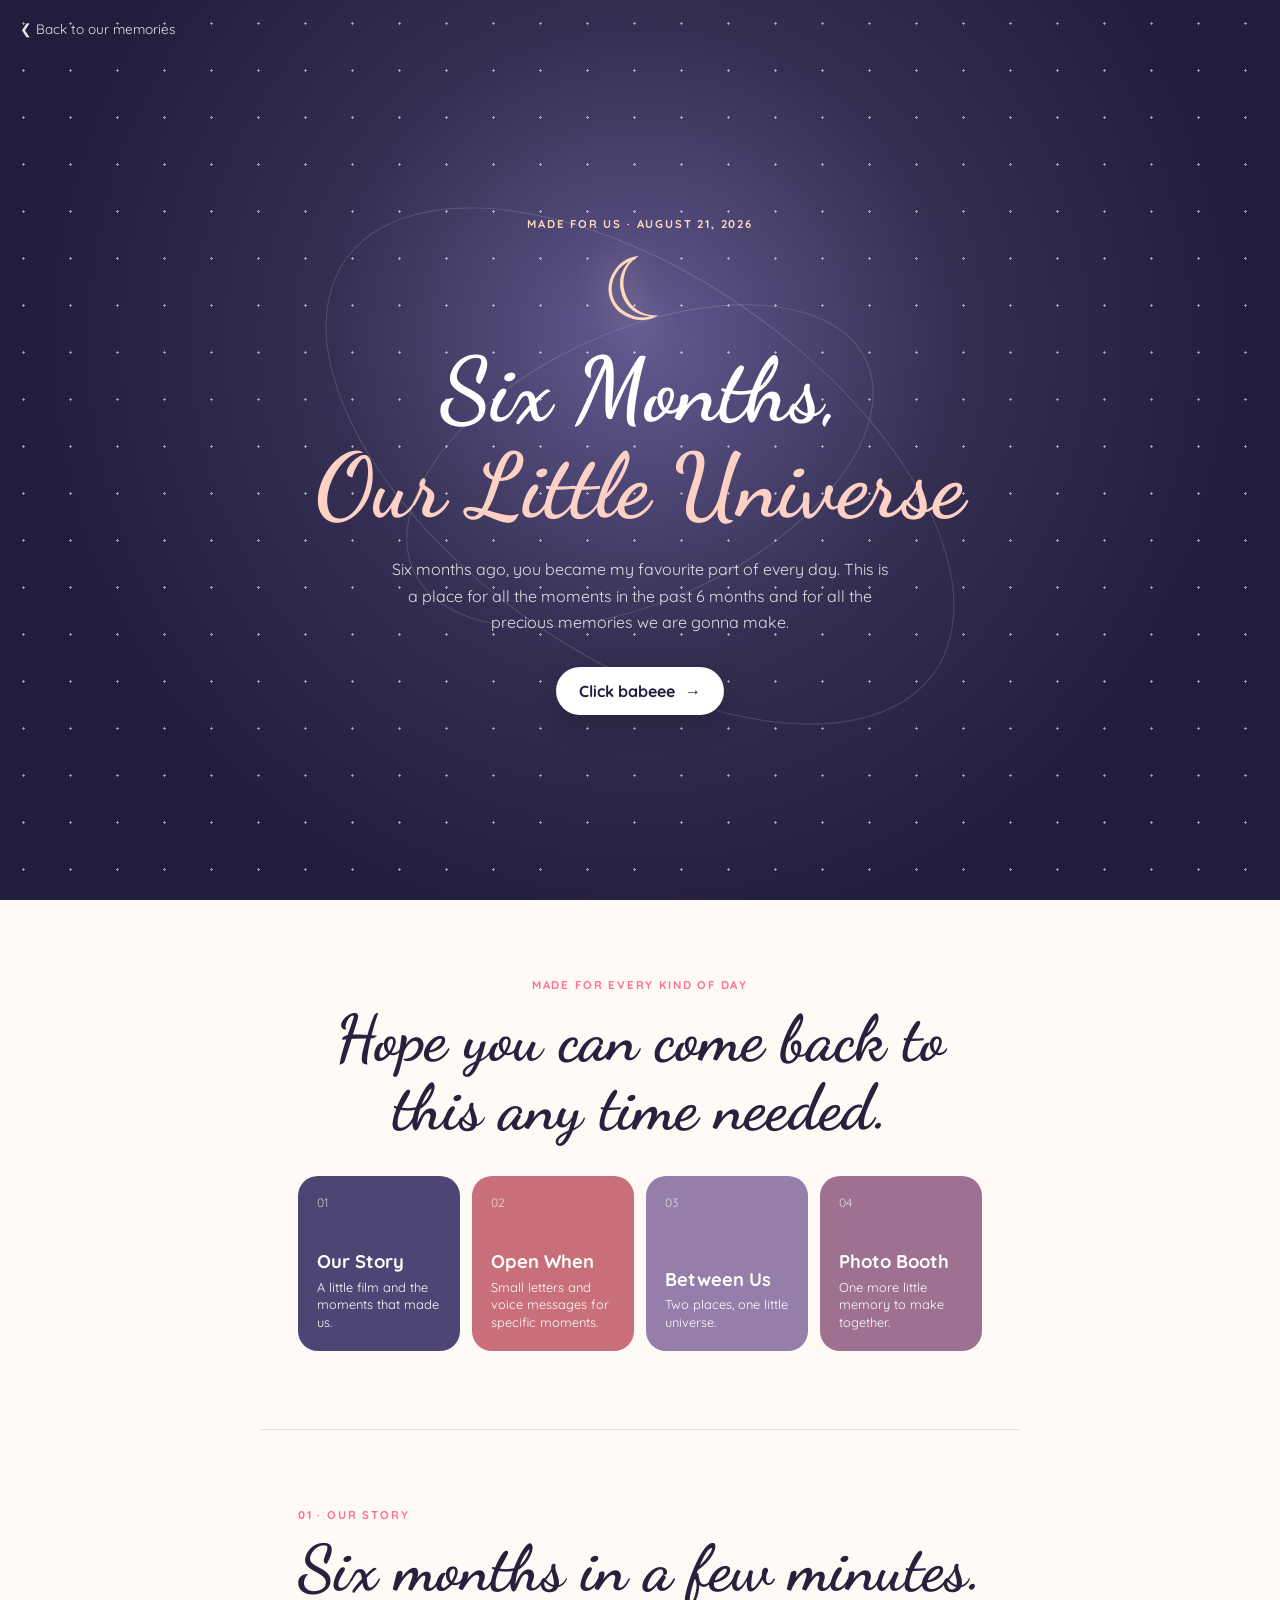
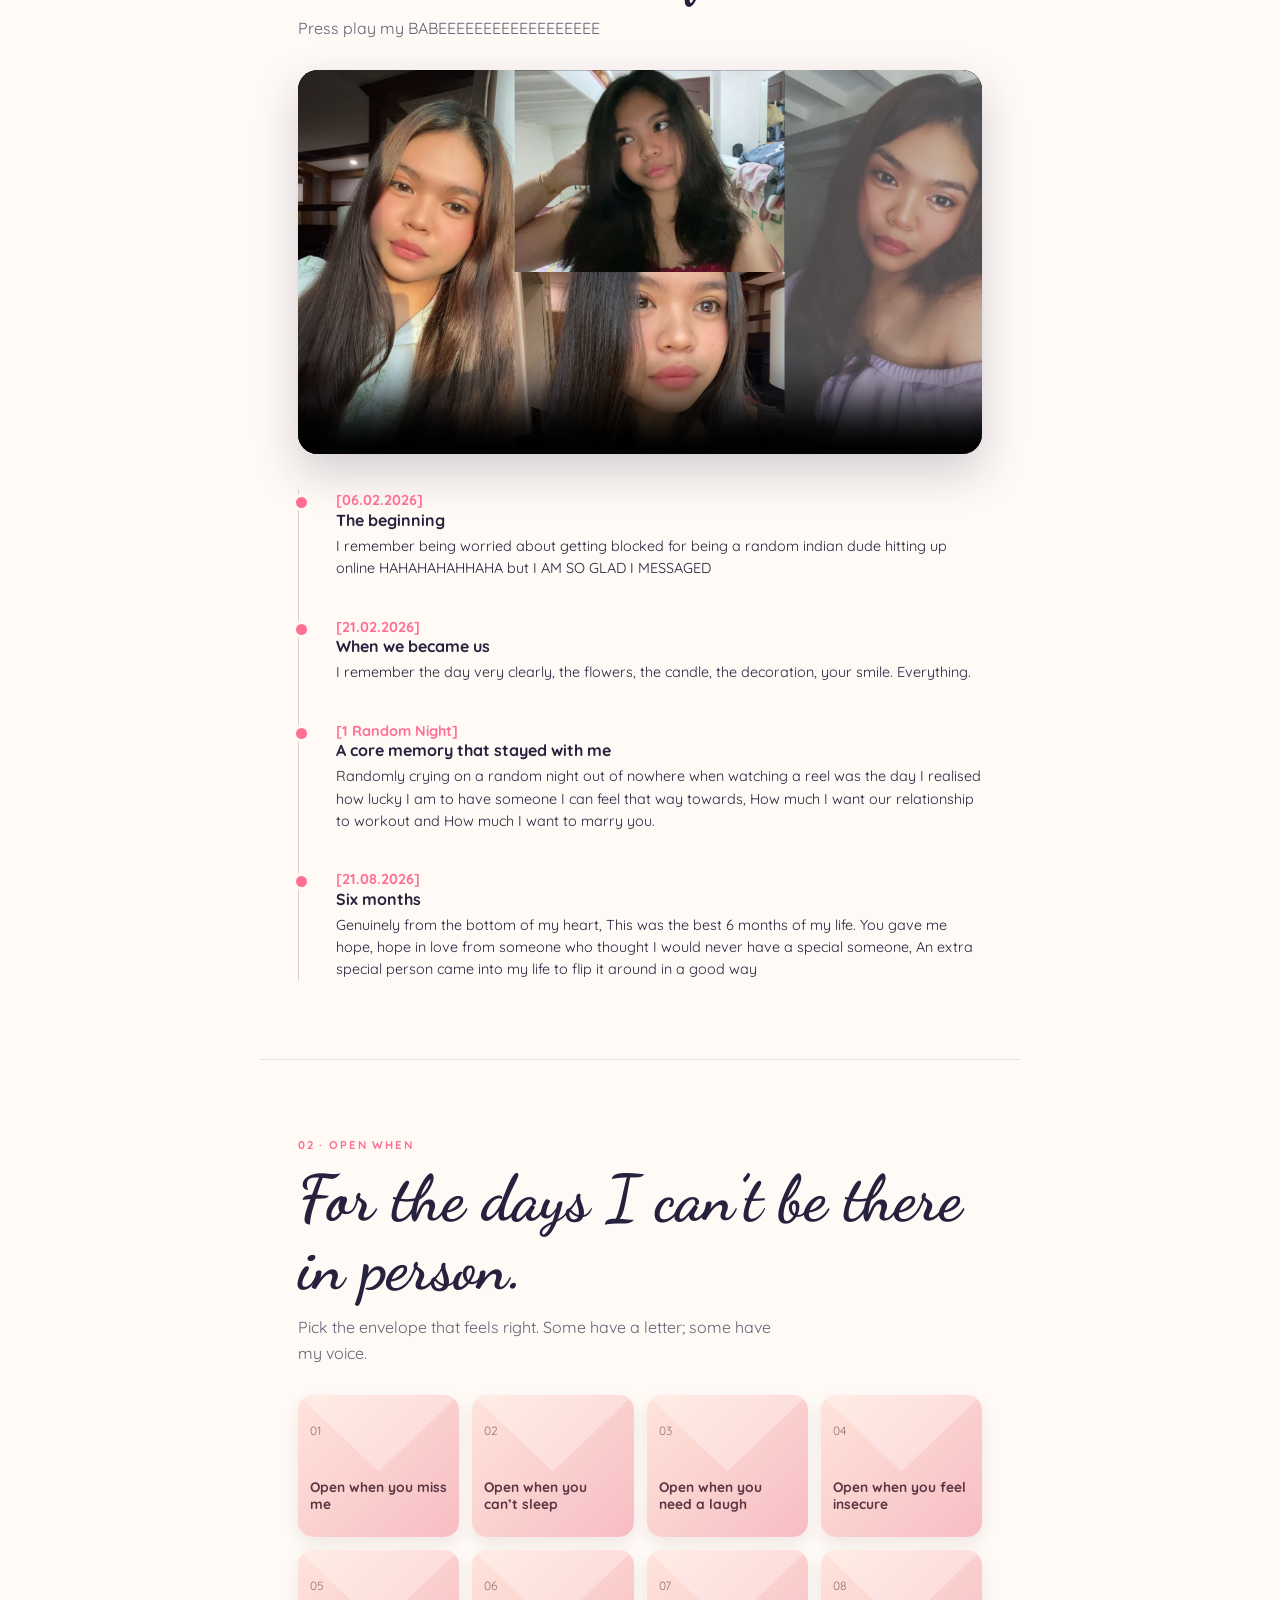
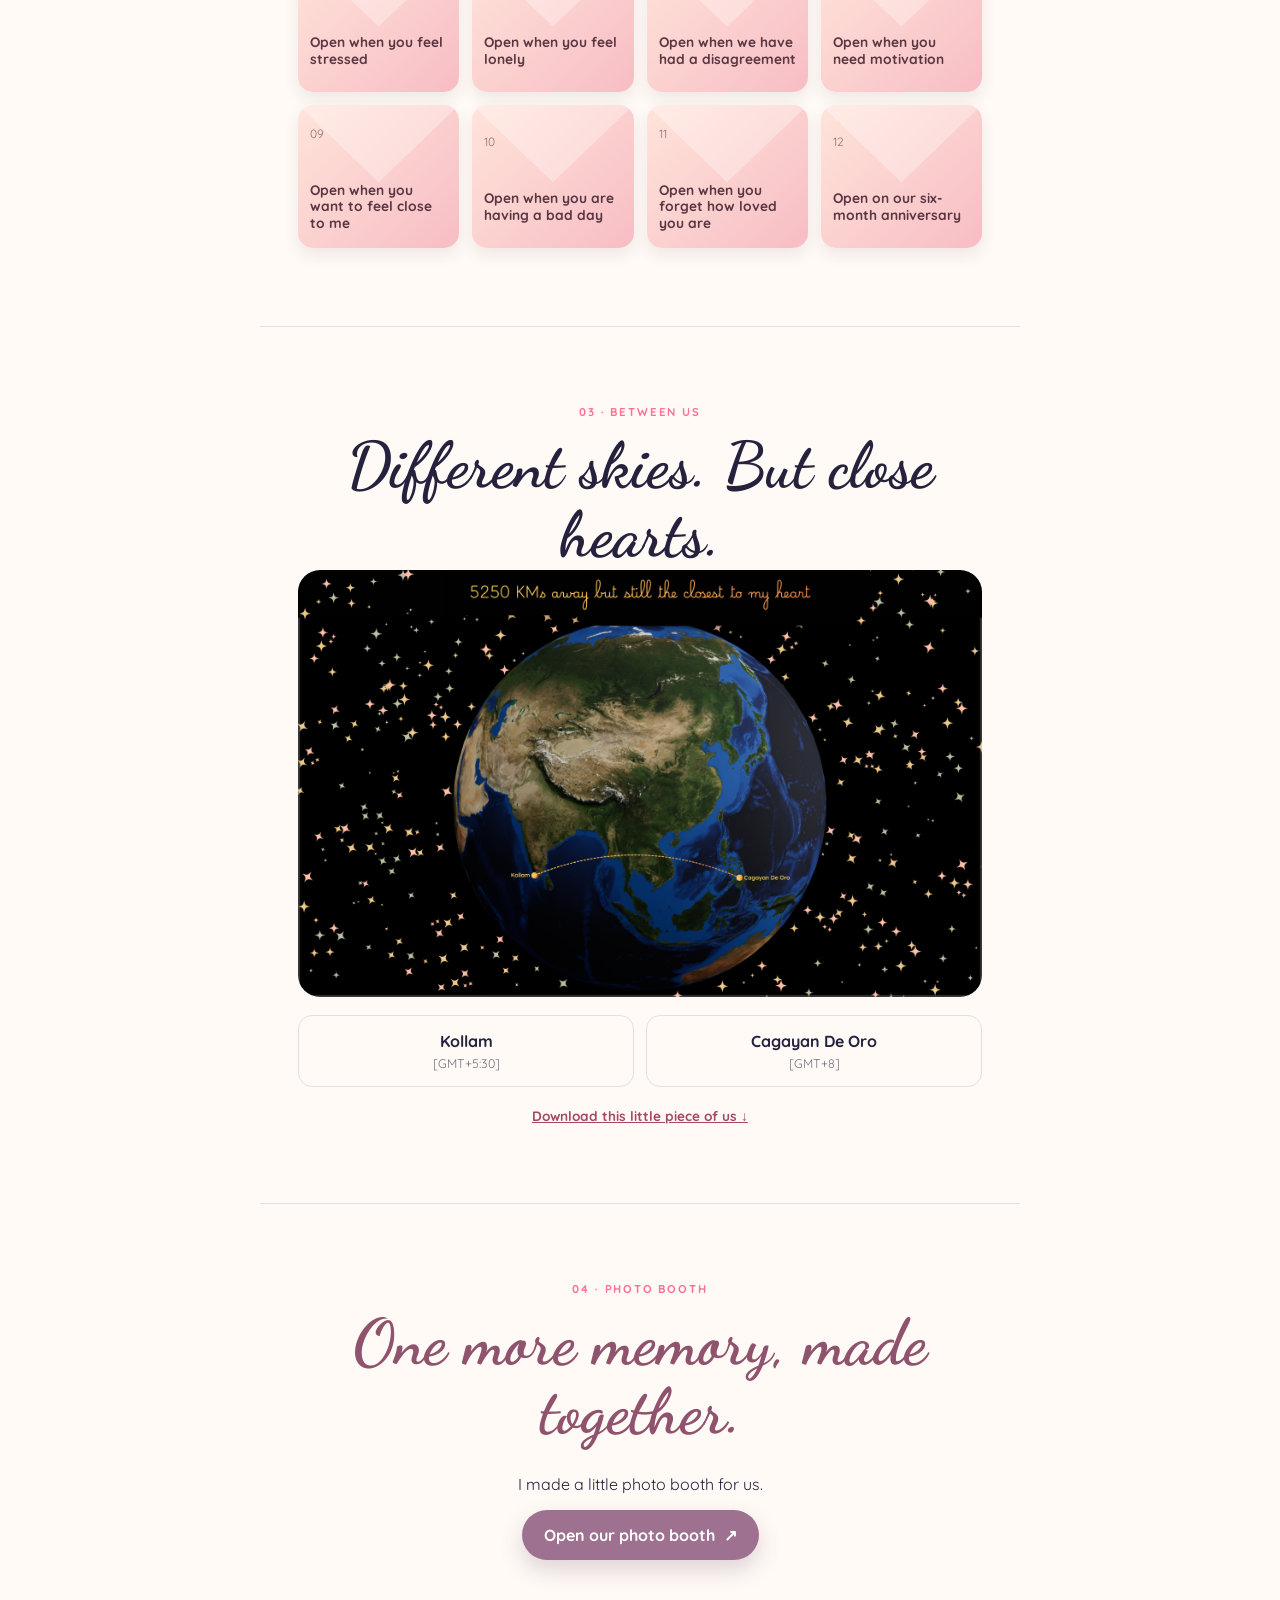
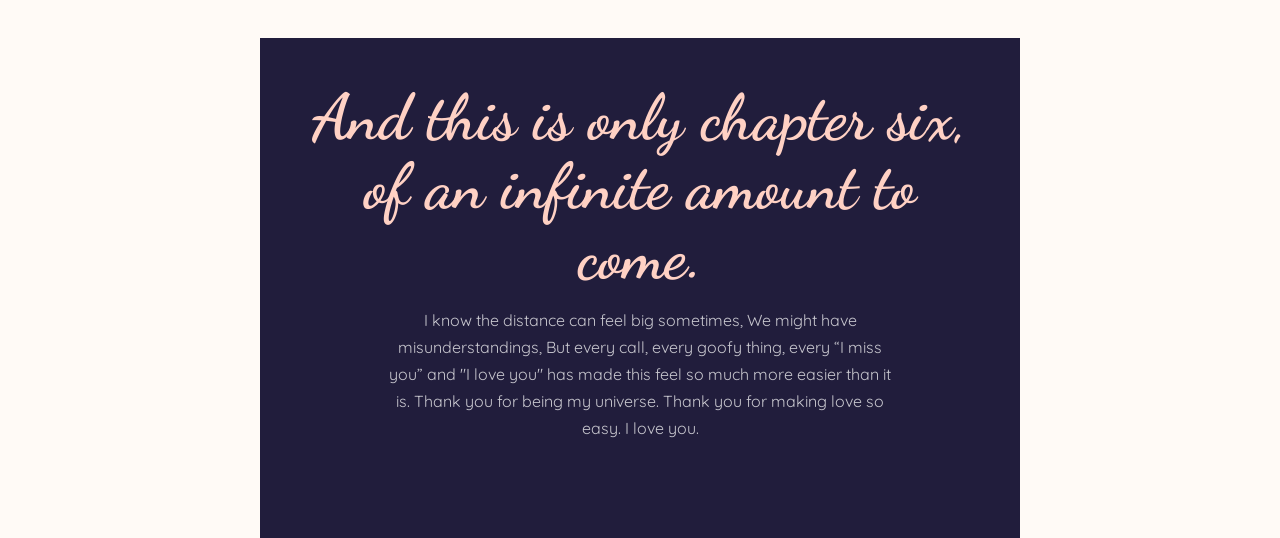
==== commit 285be71d: "Update index.html" ====
--- a/sixmonths2026/index.html
+++ b/sixmonths2026/index.html
@@ -67,9 +67,8 @@
     <section class="content-section photo-booth-section" id="photo-booth">
       <p class="eyebrow">04 · Photo booth</p>
       <h2>One more memory, made together.</h2>
-      <p class="section-copy">I made a little photo booth for us. Go make something cute with me, then come back for the last part.</p>
+      <p class="section-copy"><center>I made a little photo booth for us.</center></p>
       <a class="photo-booth-button" id="photo-booth-link" href="#">Open our photo booth <span>↗</span></a>
-      <p class="return-note">The photo-booth site should link back to <code>sixmonths2026/index.html#final-note</code> when you’re done.</p>
     </section>
 
     <section class="final-note" id="final-note"></section>
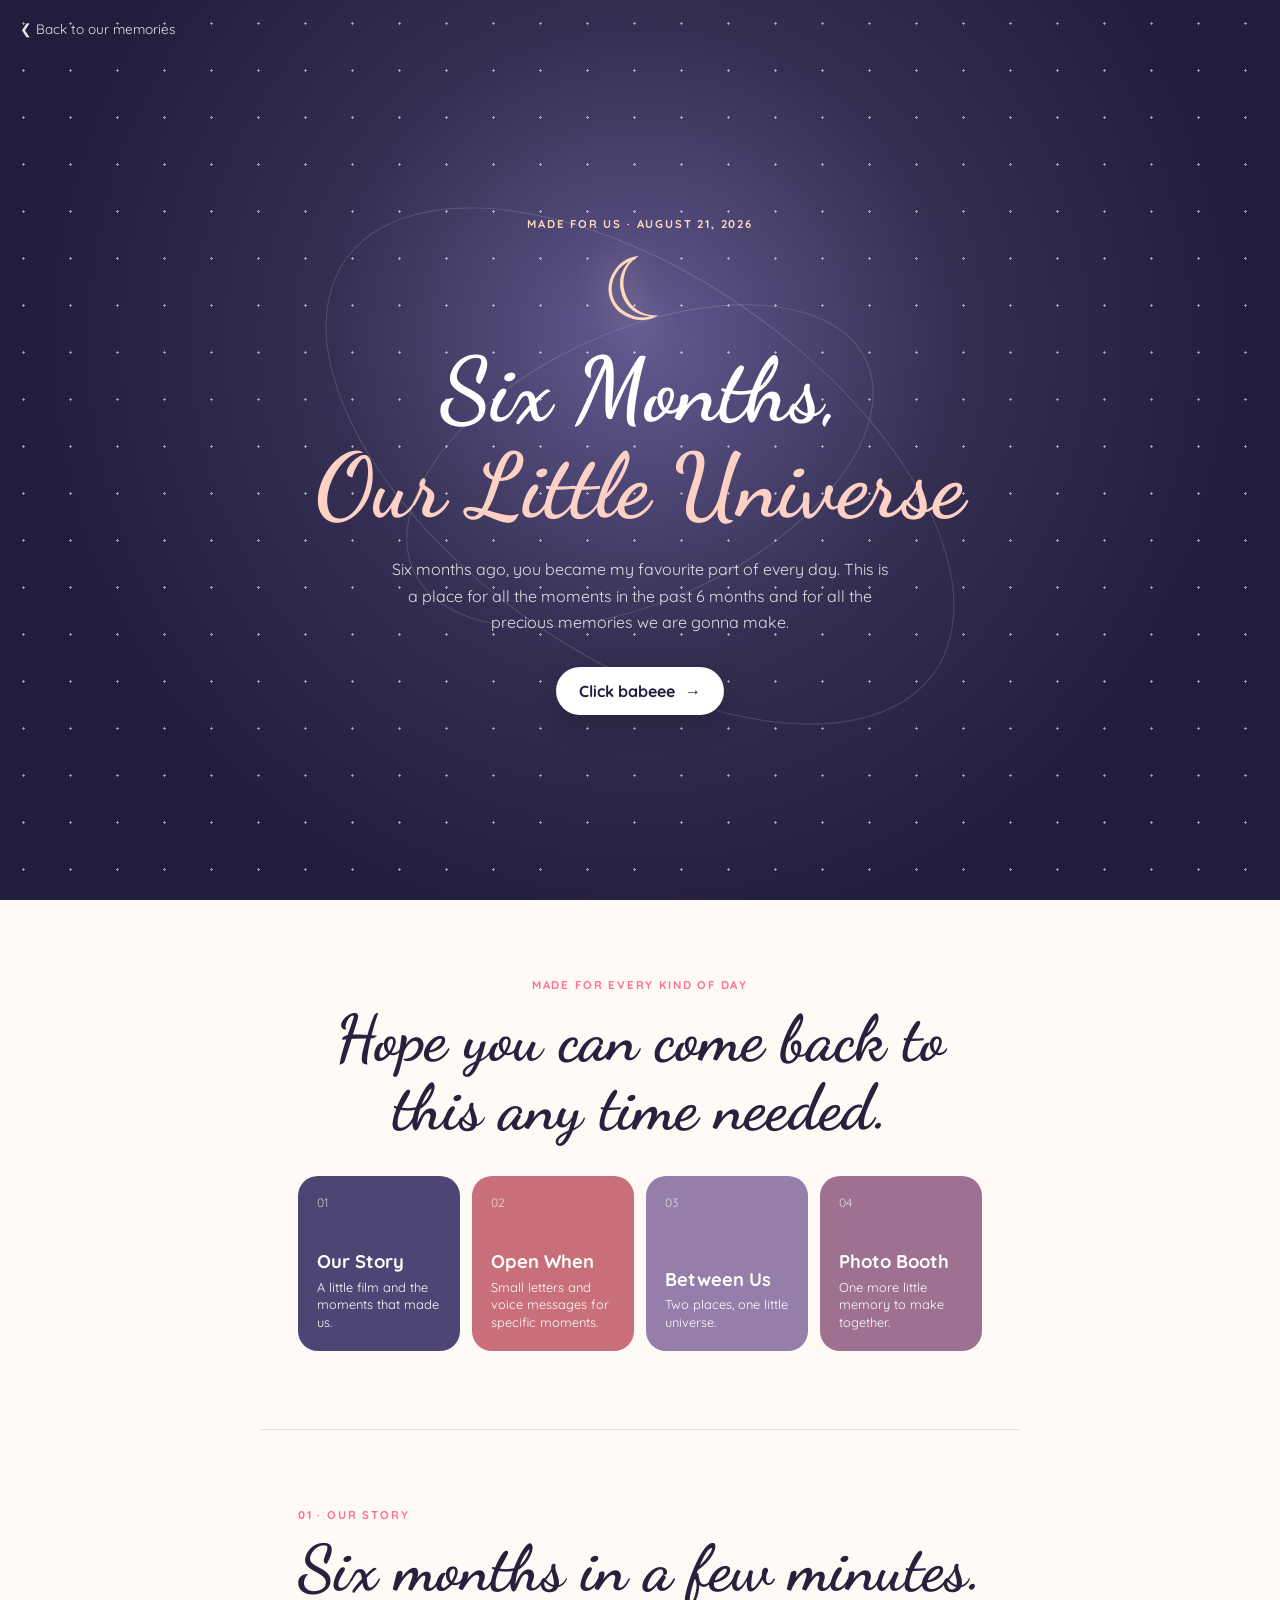
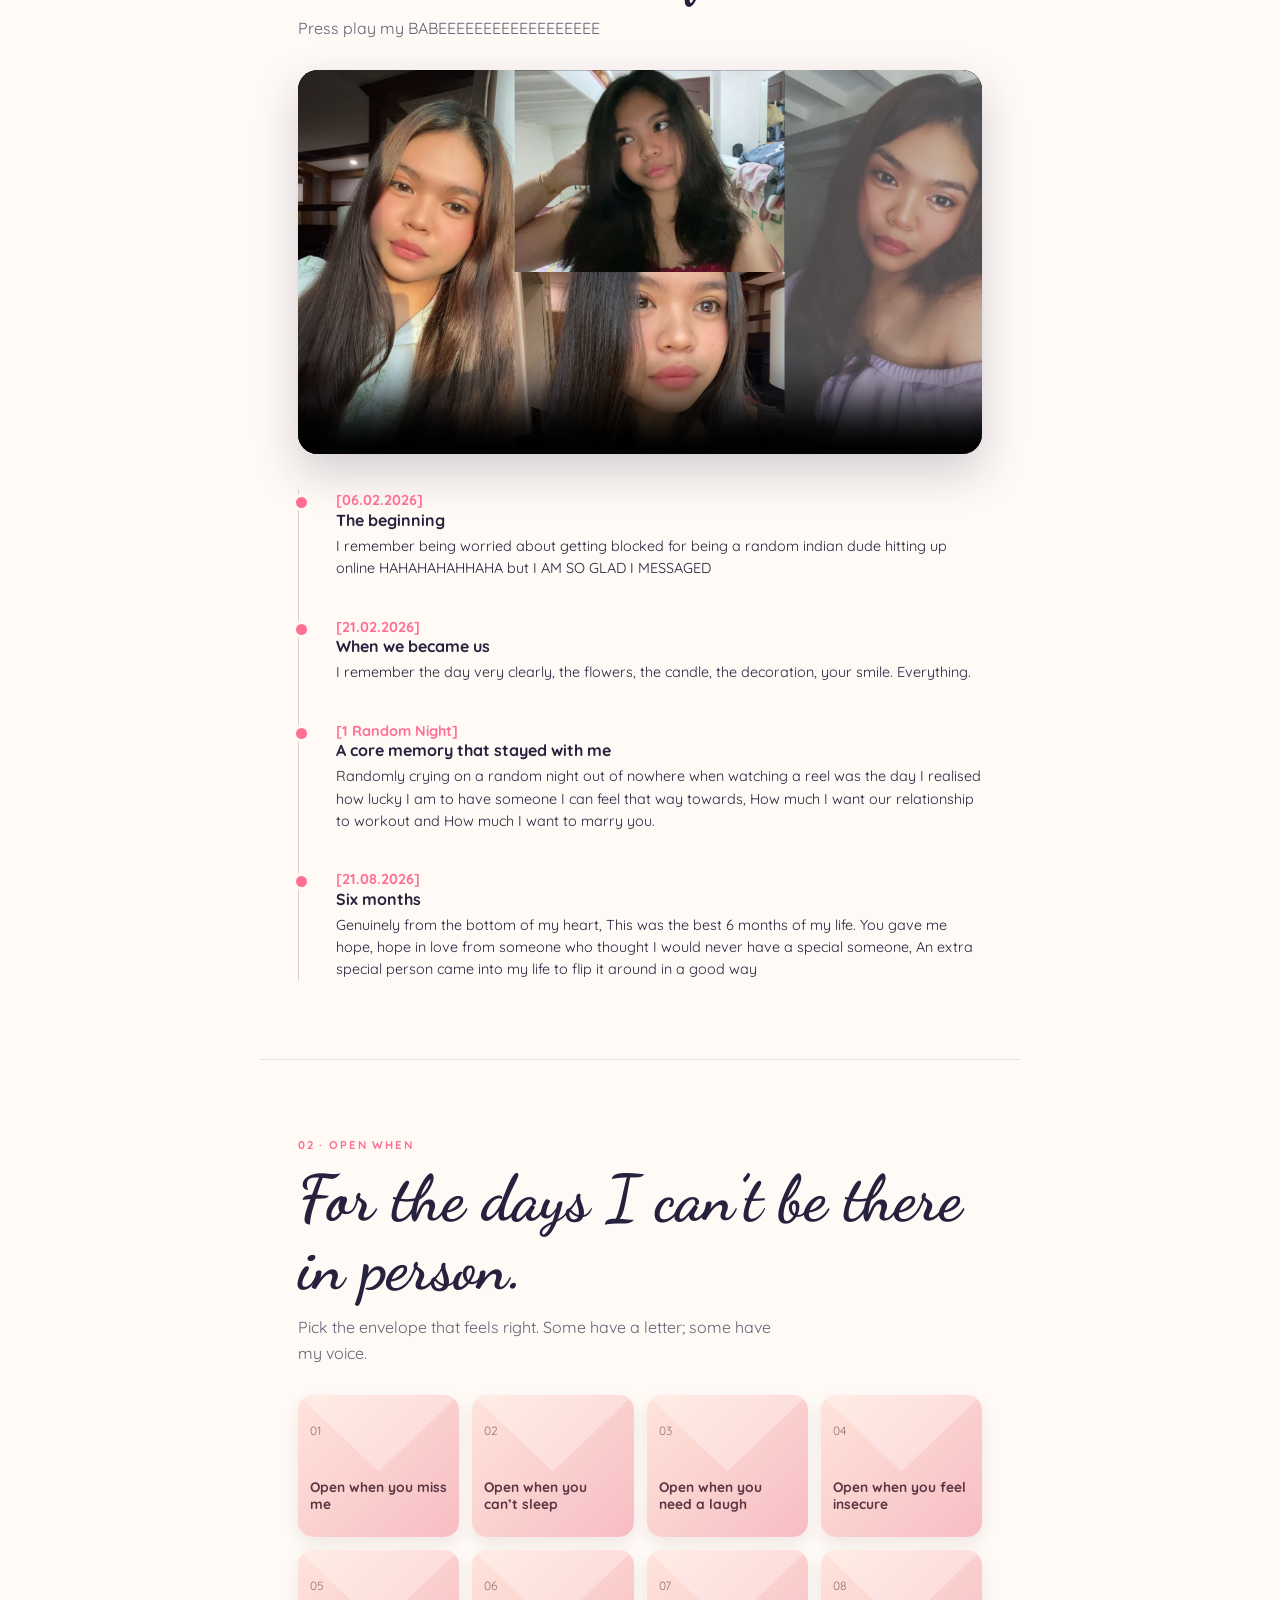
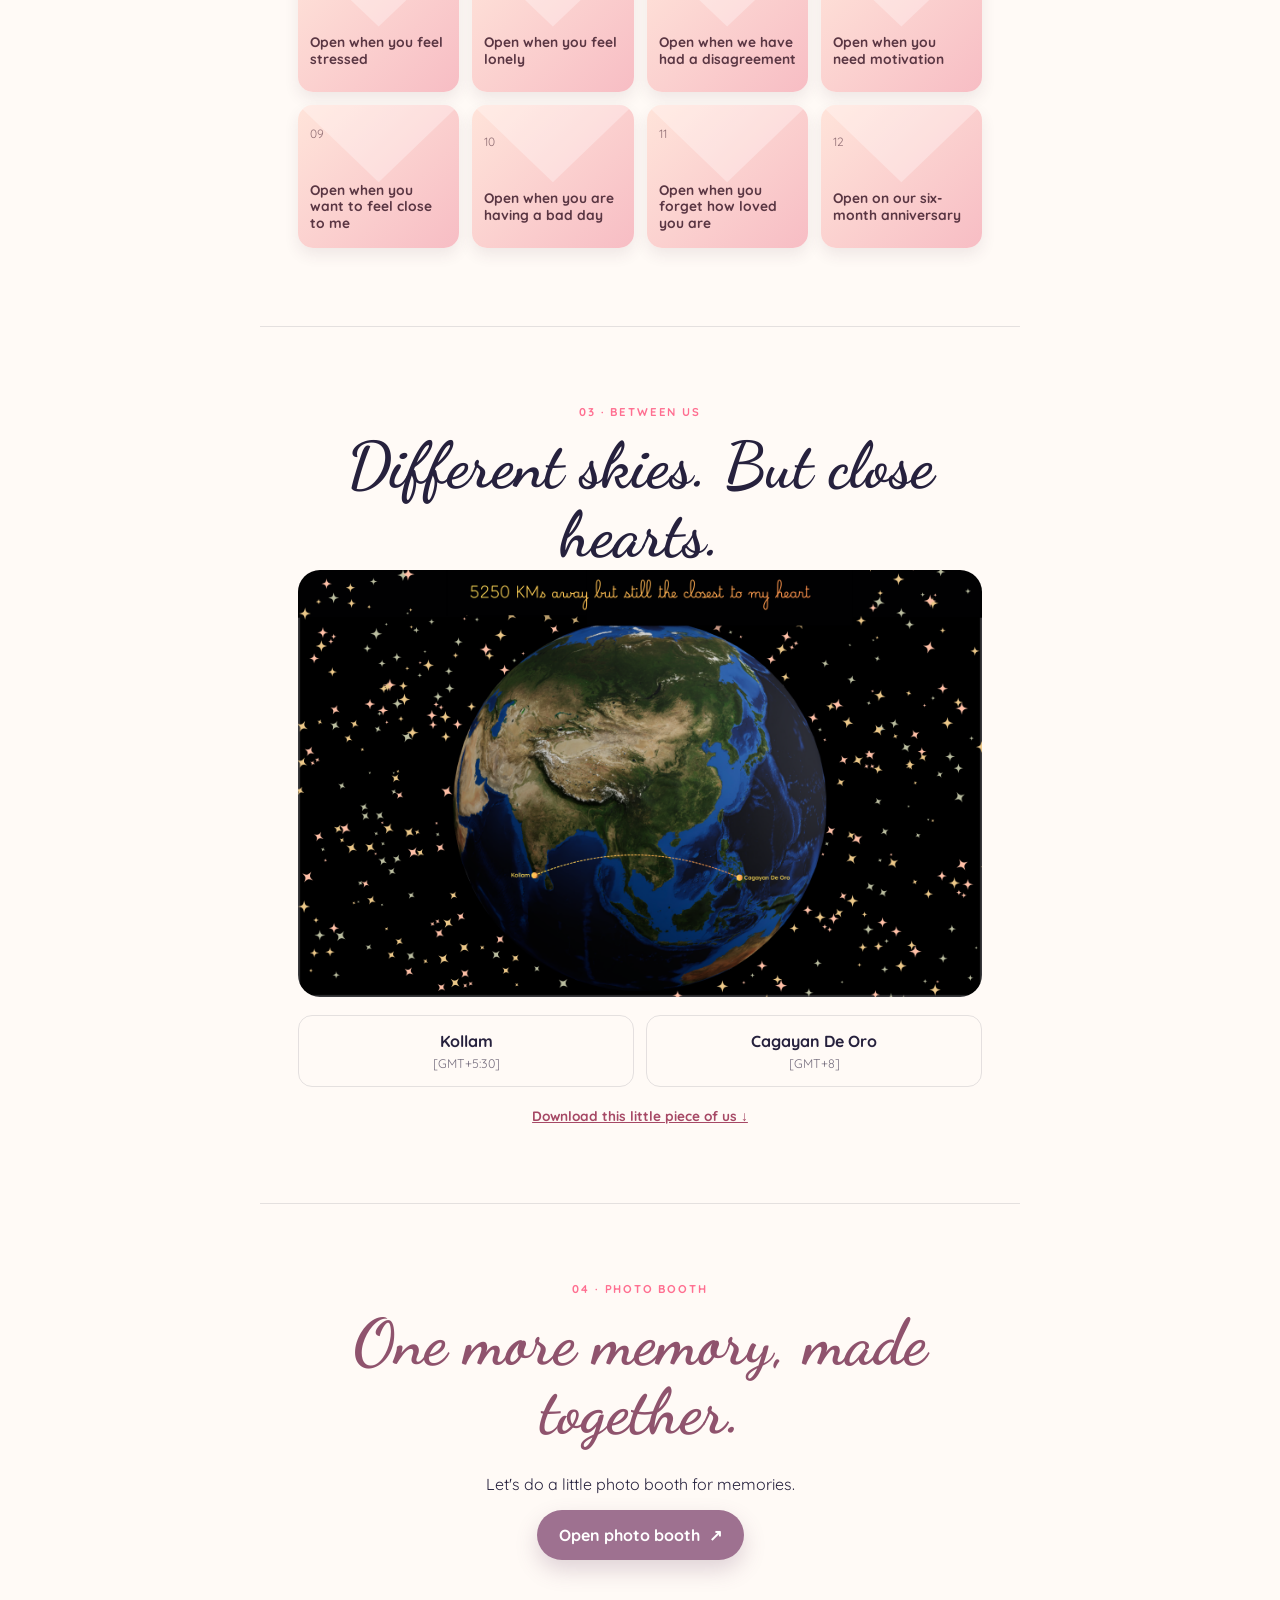
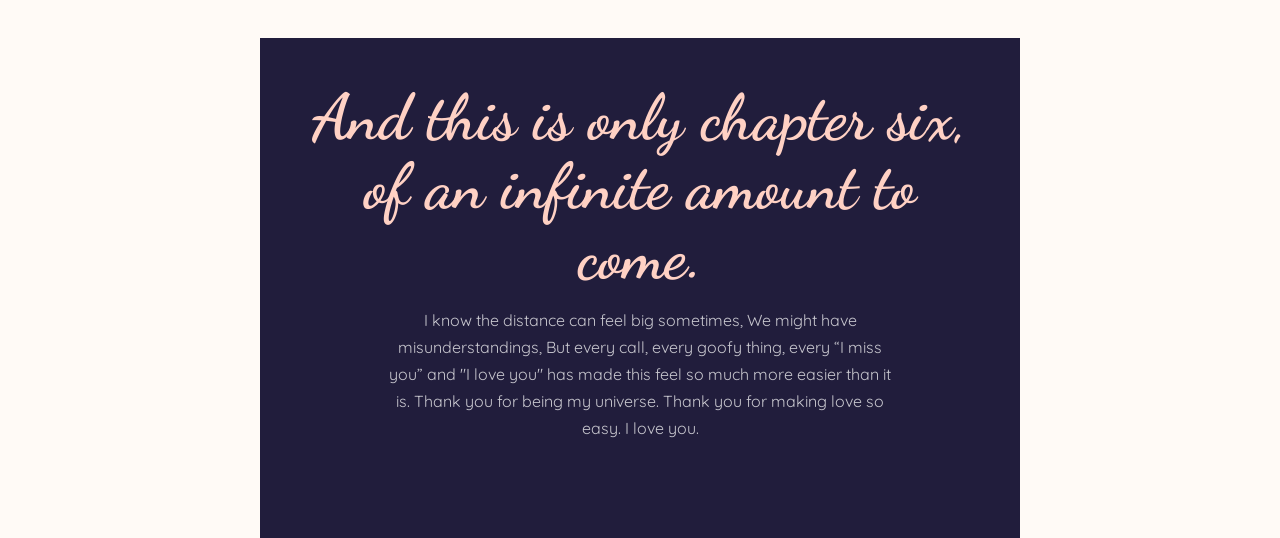
==== commit 22e65ad5: "Update index.html" ====
--- a/sixmonths2026/index.html
+++ b/sixmonths2026/index.html
@@ -67,8 +67,8 @@
     <section class="content-section photo-booth-section" id="photo-booth">
       <p class="eyebrow">04 · Photo booth</p>
       <h2>One more memory, made together.</h2>
-      <p class="section-copy"><center>I made a little photo booth for us.</center></p>
-      <a class="photo-booth-button" id="photo-booth-link" href="#">Open our photo booth <span>↗</span></a>
+      <p class="section-copy"><center>Let's do a little photo booth for memories.</center></p>
+      <a class="photo-booth-button" id="photo-booth-link" href="#" target="_blank" rel="noopener noreferrer">Open photo booth <span>↗</span></a>
     </section>
 
     <section class="final-note" id="final-note"></section>
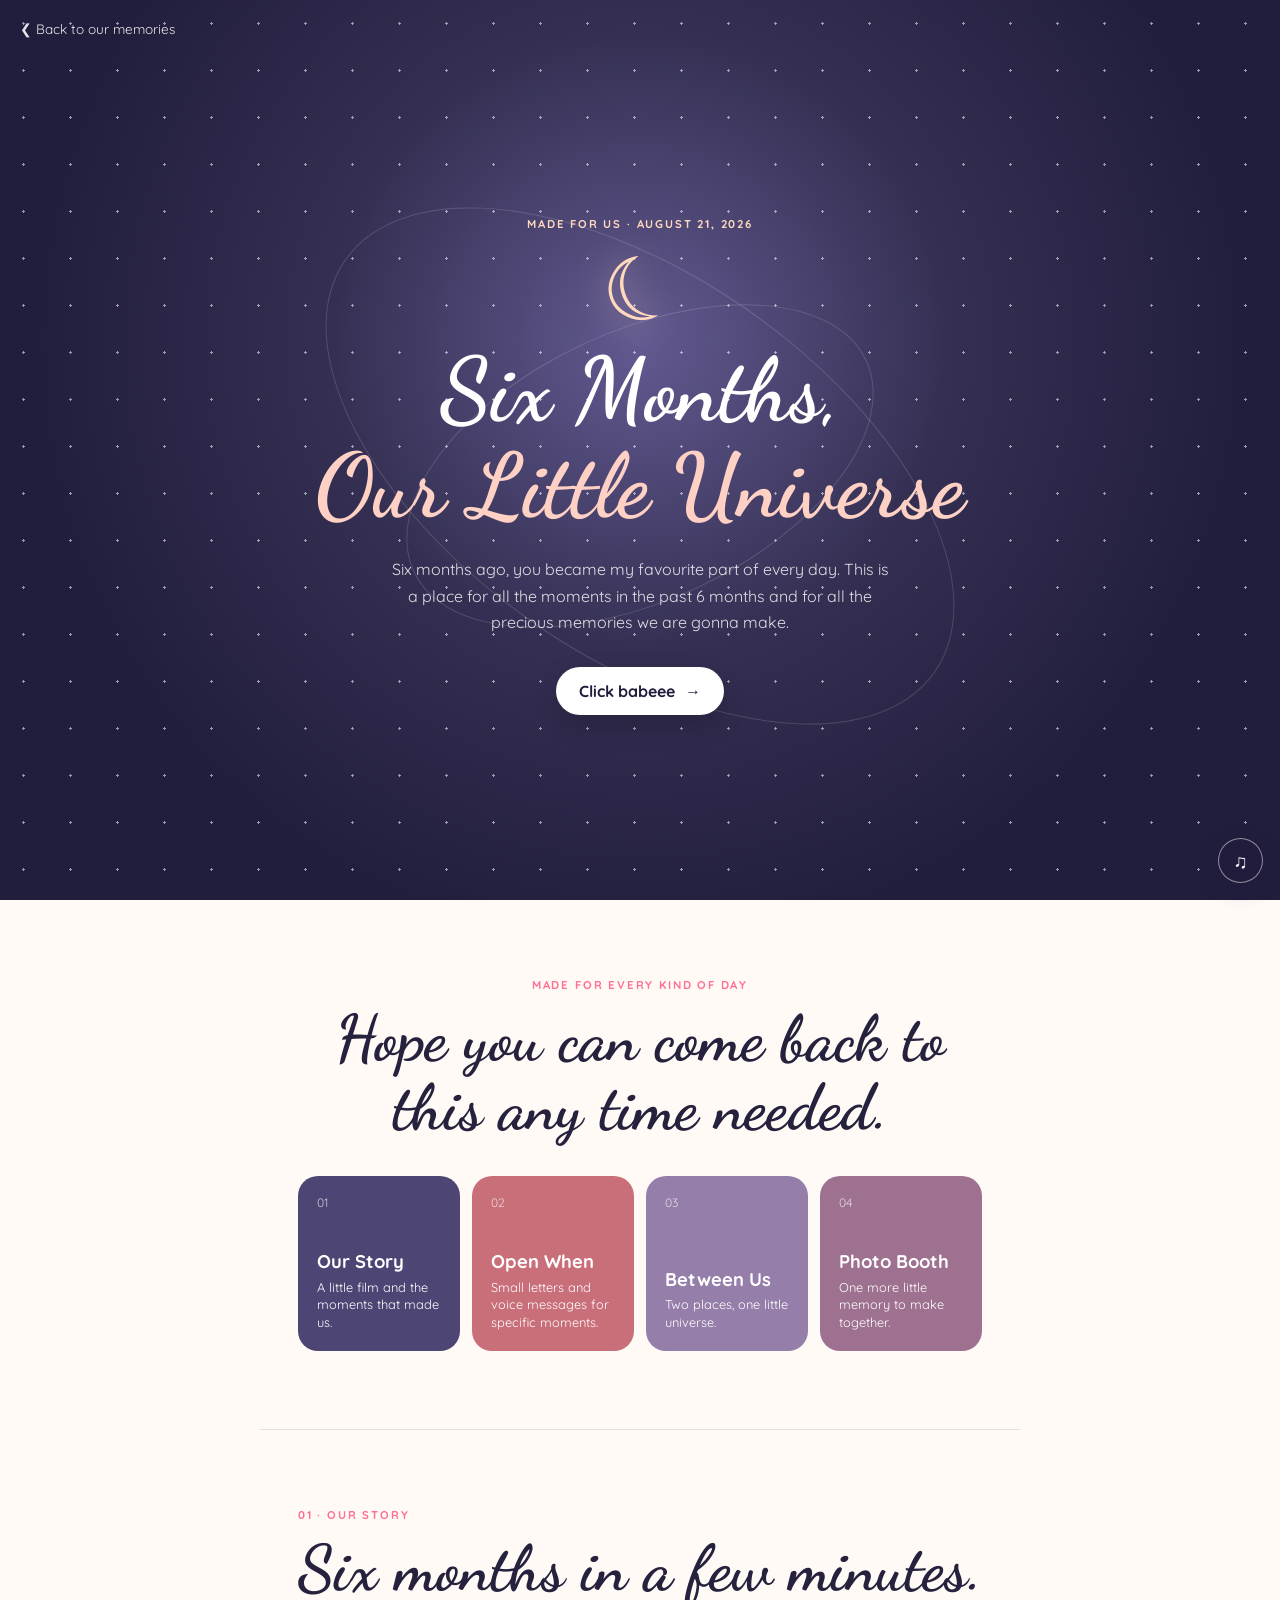
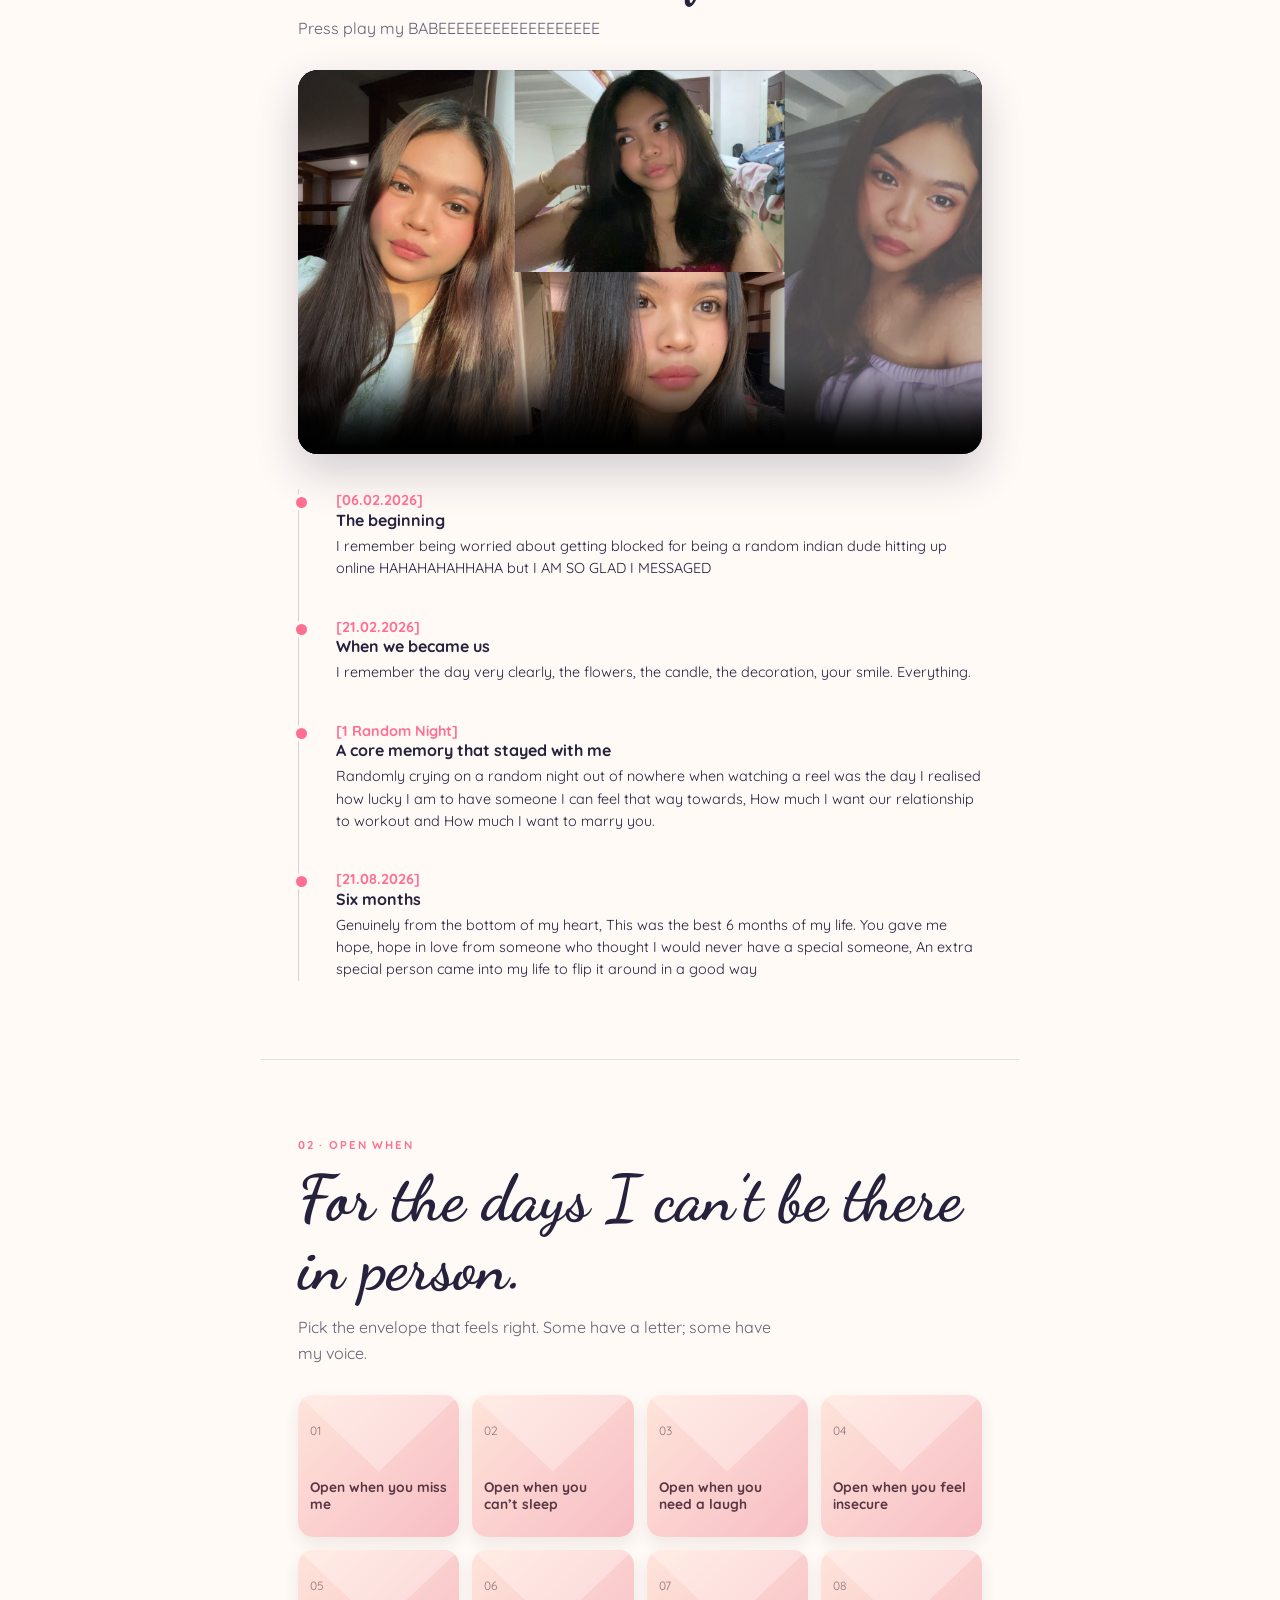
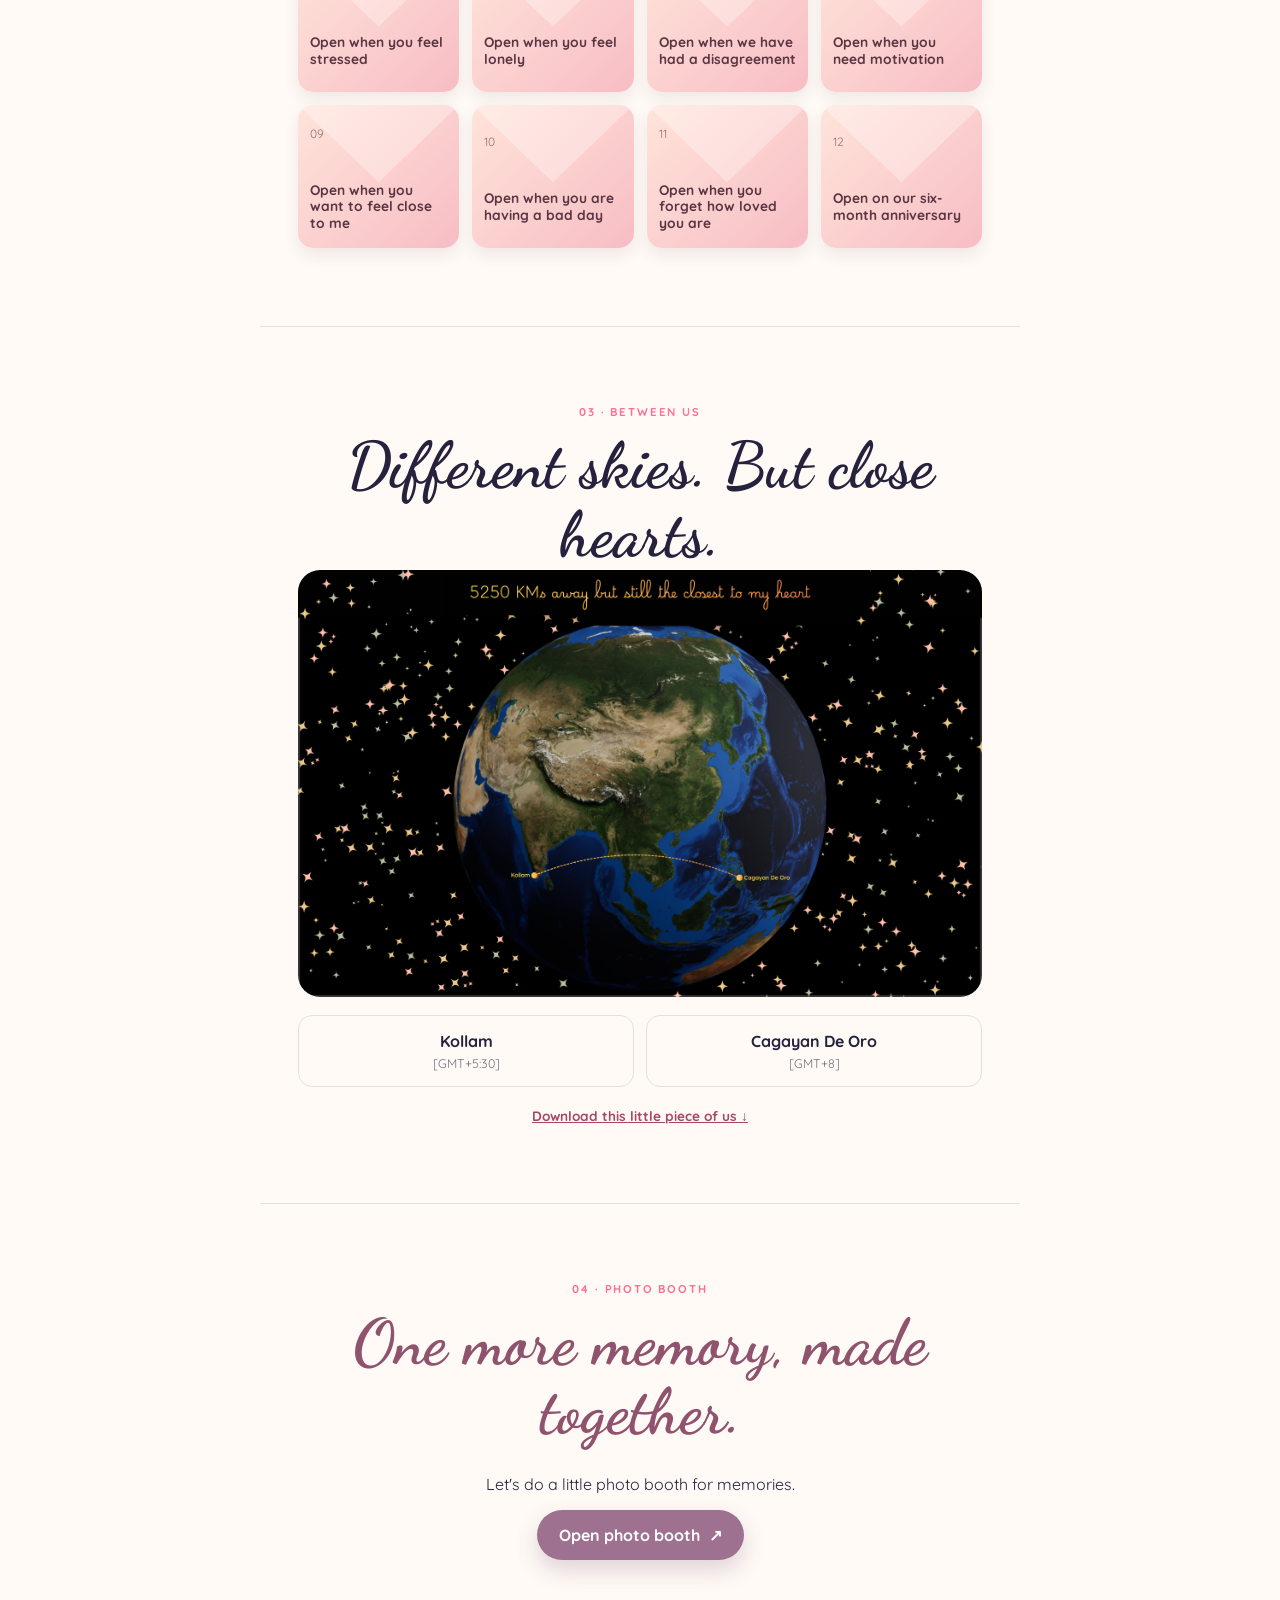
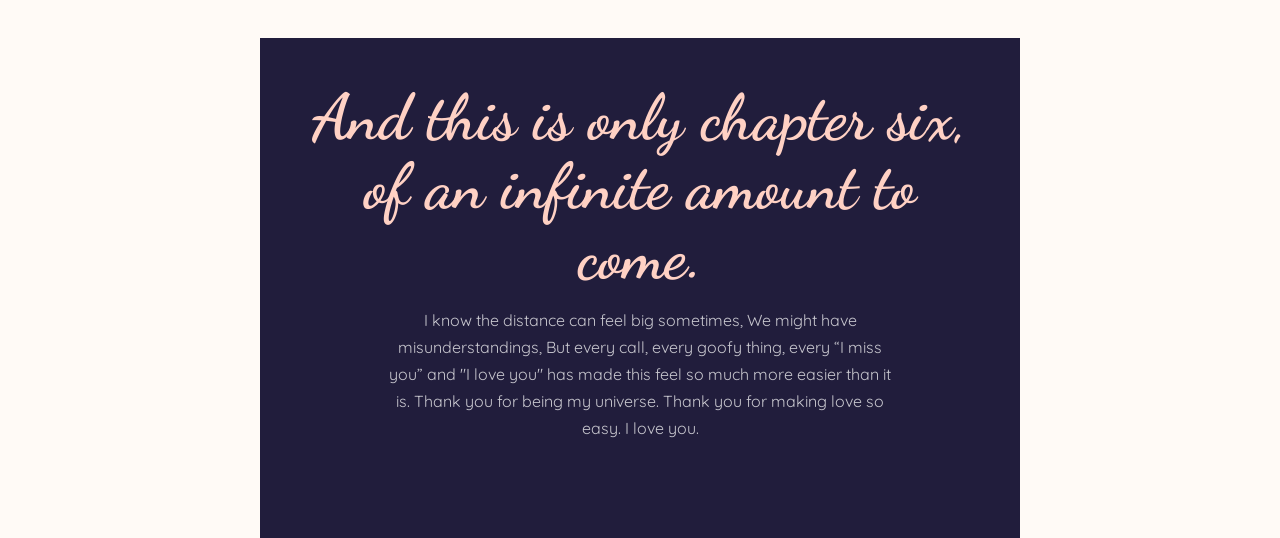
==== commit 47bf5223: "Bg music" ====
--- a/sixmonths2026/index.html
+++ b/sixmonths2026/index.html
@@ -11,6 +11,10 @@
   <link rel="stylesheet" href="sixmonths.css">
 </head>
 <body>
+  <audio id="background-music" loop preload="metadata">
+    <source src="assets/audio/background-music.mp3" type="audio/mpeg">
+  </audio>
+  <button class="music-toggle" id="music-toggle" type="button" aria-label="Play background music" aria-pressed="false">♫</button>
   <main class="site-shell">
     <a class="back-link" href="../hub.html">❮ Back to our memories</a>
 
--- a/sixmonths2026/sixmonths.css
+++ b/sixmonths2026/sixmonths.css
@@ -5,6 +5,7 @@
 button, a { font:inherit; }
 button { cursor:pointer; }
 .site-shell { overflow:hidden; }
+.music-toggle { position:fixed; right:17px; bottom:17px; z-index:20; width:45px; height:45px; border:1px solid rgba(255,255,255,.5); border-radius:50%; color:#fff; background:rgba(33,29,60,.82); box-shadow:0 8px 20px rgba(33,29,60,.25); font-size:1.2rem; backdrop-filter:blur(10px); }
 .back-link { position:absolute; top:20px; left:20px; z-index:4; color:#fff; font-size:.85rem; text-decoration:none; opacity:.88; }
 .hero { min-height:100svh; position:relative; isolation:isolate; display:flex; flex-direction:column; justify-content:center; align-items:center; padding:92px 26px 60px; color:#fff; text-align:center; overflow:hidden; background:radial-gradient(circle at 50% 38%,#625a91 0,#353053 36%,#211d3c 72%); }
 .hero::before { content:""; position:absolute; inset:0; z-index:-1; opacity:.55; background-image:radial-gradient(#fff 1px,transparent 1.4px); background-size:47px 47px; }
